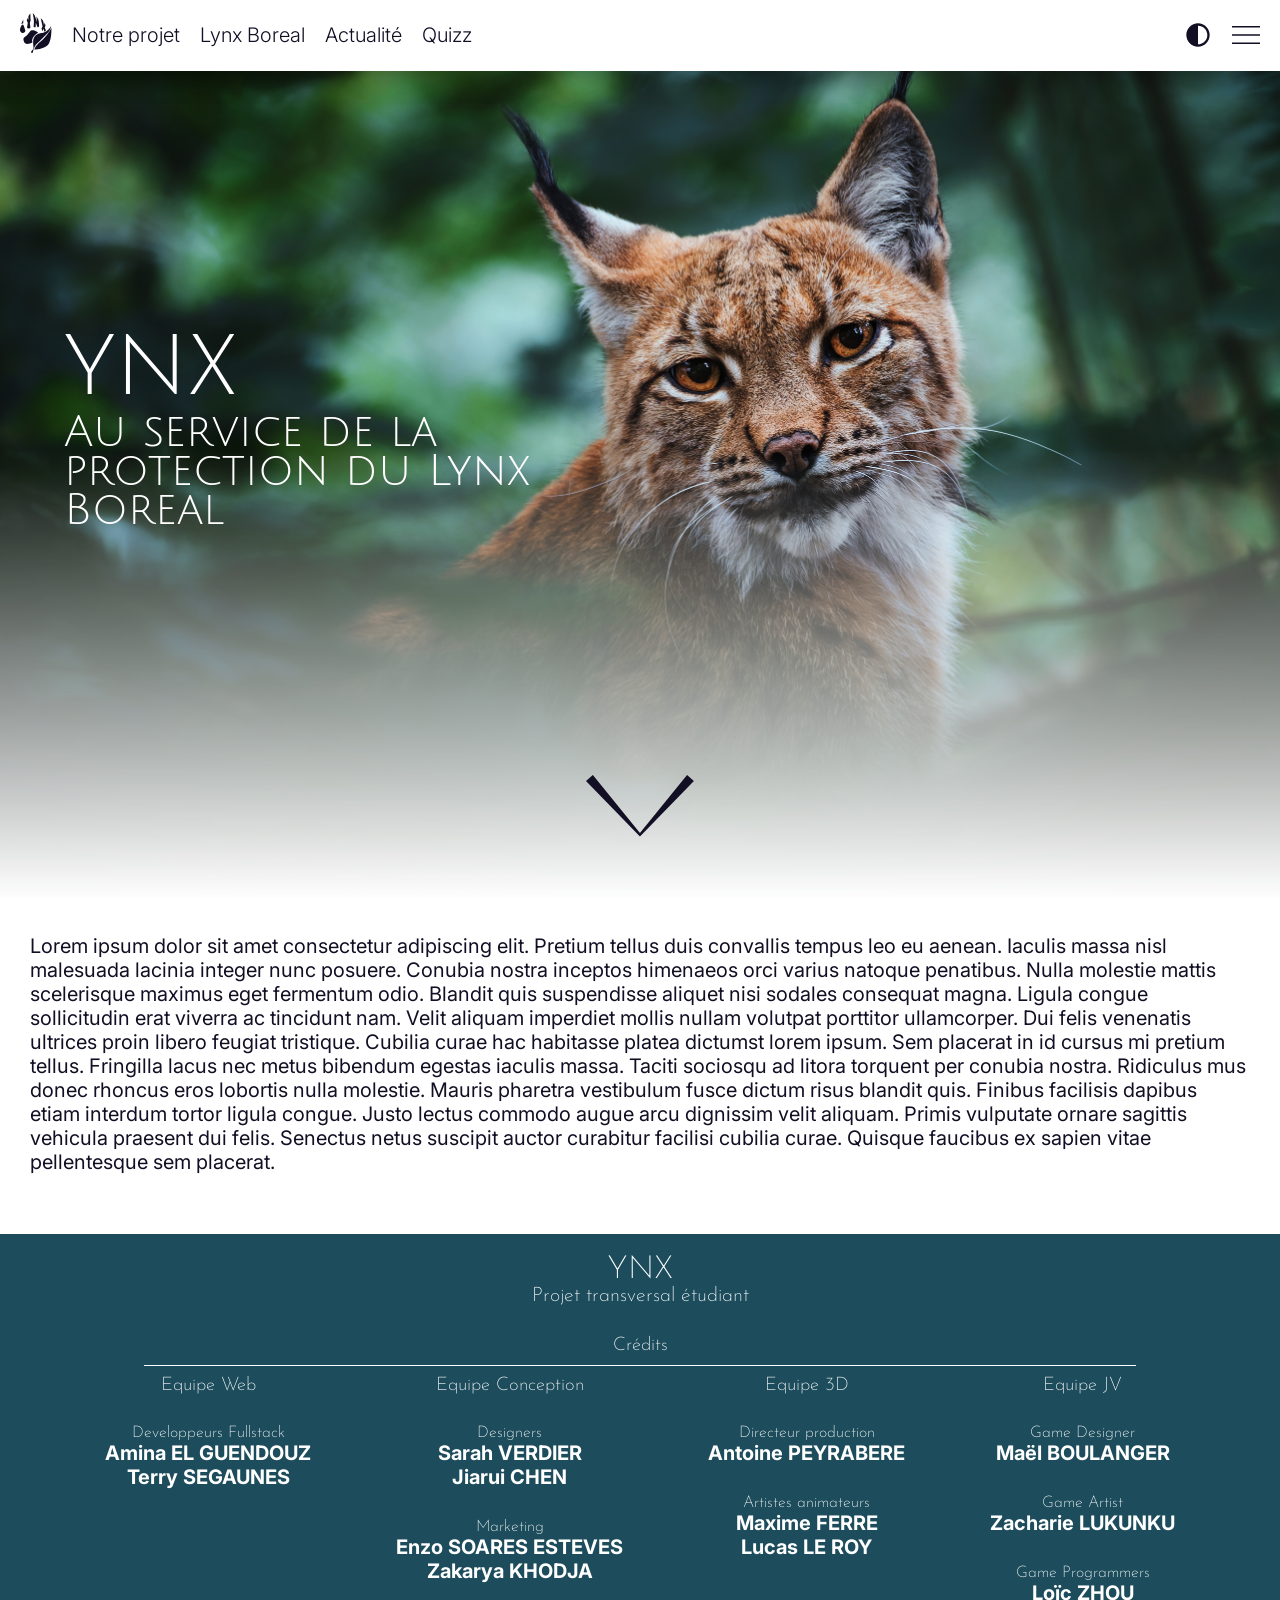
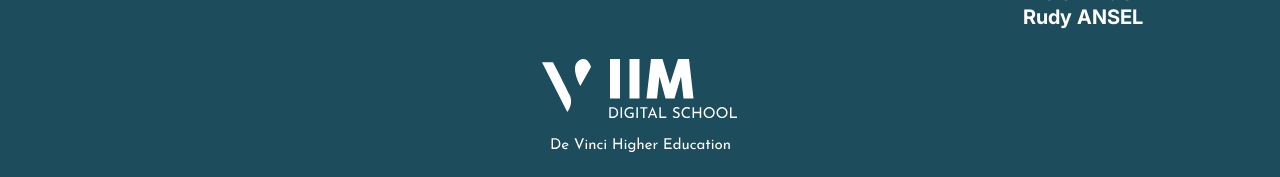
==== index.html @ 8911512d "Merge branch 'main' of https://github.com/octerry/LynxBoreal" ====
<!DOCTYPE html>
<html lang="fr">
<head>
    <meta charset="UTF-8">
    <meta name="viewport" content="width=device-width, initial-scale=1.0">
    <meta name="title" content="YNX">
    <meta name="description" content="Au service de la protection du Lynx Boreal">
    <title>YNX</title>
    <link rel="icon" type="image/svg+xml" href="/Source/logo.svg">
    <link rel="stylesheet" href="style.css">
    <script defer src="darkTheme.js"></script>
    <script defer src="script.js"></script>
</head>
<body>
    <header>
        <div class="header-inner"> <!-- HEADER DE REDIRECTION -->
            <a href=".">
                <svg id="header_logo" viewBox="0 0 230 291" xmlns="http://www.w3.org/2000/svg">
                    <path d="M23.6973 75L9.19731 80L23.6973 48V75Z"/>
                    <path d="M38.6973 126.5C29.6973 103 27.6973 84 19.6973 84C11.1973 84 1.19731 109.5 0.197307 118.5C-0.802693 127.5 1.69731 141 14.6973 145C27.6973 149 42.3356 136 38.6973 126.5Z"/>
                    <path d="M56.6973 35L49.1973 54L56.6973 71.5L51.1973 107C53.0306 108.5 57.5973 111.6 61.1973 112C64.7973 112.4 72.3639 110.167 75.6973 109L71.6973 71.5L77.6973 54C75.6973 35 75.6973 4.5 75.6973 4.5C71.1973 7.5 64.6973 18.5 61.1973 24.5V54L56.6973 35Z"/>
                    <path d="M101.197 57C100.797 45.4 95.3639 14.1667 92.6973 0L106.697 16L123.697 68L119.197 26C123.197 32.1667 130.597 41.5 134.197 51.5C137.797 61.5 139.197 88.5 138.697 98C138.697 98 132.233 103.448 127.197 104C127.197 104 118.697 80 115.197 71.5L113.697 104C106.497 104.4 101.031 102.5 99.1973 101.5C100.031 91.5 101.597 68.6 101.197 57Z"/>
                    <path d="M164.197 98L150.697 38.5C155.197 42.1667 165.197 51.6 169.197 60C169.197 60 174.197 82.5 174.197 88.5L179.697 71.5C179.697 71.5 185.197 84 185.197 95L179.697 104L188.697 127L177.197 137L171.197 112L164.197 132.5L156.197 112L164.197 98Z"/>
                    <path d="M46.1974 165.5C26.1974 180.5 23.1972 182.5 26.6973 201.5C32.6842 234 66.6973 226 90.6975 215.5C77.6975 179.5 118.697 150 131.697 143.5C128.197 135.5 104.197 122 86.6974 125.5C69.1974 129 66.1974 150.5 46.1974 165.5Z"/>
                    <path d="M82.1973 279.5C77.6971 289 86.6974 296.5 94.6973 285C94.6973 272 108.297 242.7 112.697 235.5C118.197 226.5 183.197 165.5 203.197 143.5C219.197 125.9 225.864 103.167 227.197 94C177.197 170.5 144.697 125.5 107.197 170.5C86.3297 195.541 100.697 246.5 97.6973 258.5C94.6973 270.5 86.6974 270 82.1973 279.5Z"/>
                    <path d="M169.697 189C200.097 159.8 222.031 122.5 229.197 107.5C228.031 140 229.197 189 209.697 223C190.841 255.878 130.197 265.5 103.697 265.5C120.477 226.5 131.697 225.5 169.697 189Z"/>
                </svg>
            </a>
            <a href="./notre-projet/"><h1>Notre projet</h1></a>
            <a href="./le-lynx-boreal/"><h1>Lynx Boreal</h1></a>
            <a href="./actualite/"><h1>Actualité</h1></a>
            <a href="./quizz/"><h1>Quizz</h1></a>
        </div>
        <div class="header-inner">
            <svg id="dark_theme_button" class="header-icon" width="800" height="800" viewBox="0 0 800 800" fill="none" xmlns="http://www.w3.org/2000/svg">
                <path d="M400 733.333C584.095 733.333 733.333 584.095 733.333 400C733.333 215.905 584.095 66.6666 400 66.6666C215.905 66.6666 66.6665 215.905 66.6665 400C66.6665 584.095 215.905 733.333 400 733.333ZM400 666.667V133.333C547.276 133.333 666.666 252.724 666.666 400C666.666 547.276 547.276 666.667 400 666.667Z"/>
            </svg><!DOCTYPE svg PUBLIC "-//W3C//DTD SVG 1.1//EN" "http://www.w3.org/Graphics/SVG/1.1/DTD/svg11.dtd">

            <!-- Uploaded to: SVG Repo, www.svgrepo.com, Transformed by: SVG Repo Mixer Tools -->
            <svg class="header-icon" viewBox="0 0 1920 1920" xmlns="http://www.w3.org/2000/svg" stroke="#f7f7f7">

            <g id="SVGRepo_bgCarrier" stroke-width="0"/>

            <g id="SVGRepo_tracerCarrier" stroke-linecap="round" stroke-linejoin="round"/>

            <g id="SVGRepo_iconCarrier"> <path d="M1920 1468.412v112.94H0v-112.94h1920Zm0-564.706v112.941H0V903.706h1920ZM1920 339v112.941H0V339h1920Z" fill-rule="evenodd"/> </g>

            </svg>
        </div>
    </header>
    <main> <!-- PARTIE PRINCIPALE DU SITE -->
        <img class="image-presentation" src="Source/imageLynx2.jpeg" alt="imageLynx2">
        <div id="index_title_presentation">
            <h1>YNX</h1>
            <h2>Au service de la protection du Lynx Boreal</h2>
        </div>
        <div id="index_downpart" class="downpart-presentation">
            <svg id="down_arrow" viewBox="0 0 141 81" xmlns="http://www.w3.org/2000/svg">
                <path d="M131.95 0L140.875 7.92925L70.4375 80.5L0 7.92925L8.92544 0L70.4375 75.75L131.95 0Z"/>
            </svg>
        </div>
        <p class="description">
            Lorem ipsum dolor sit amet consectetur adipiscing elit. Pretium tellus duis convallis tempus leo eu aenean. Iaculis massa nisl malesuada lacinia integer nunc posuere. Conubia nostra inceptos himenaeos orci varius natoque penatibus. Nulla molestie mattis scelerisque maximus eget fermentum odio. Blandit quis suspendisse aliquet nisi sodales consequat magna. Ligula congue sollicitudin erat viverra ac tincidunt nam. Velit aliquam imperdiet mollis nullam volutpat porttitor ullamcorper. Dui felis venenatis ultrices proin libero feugiat tristique. Cubilia curae hac habitasse platea dictumst lorem ipsum. Sem placerat in id cursus mi pretium tellus. Fringilla lacus nec metus bibendum egestas iaculis massa. Taciti sociosqu ad litora torquent per conubia nostra. Ridiculus mus donec rhoncus eros lobortis nulla molestie. Mauris pharetra vestibulum fusce dictum risus blandit quis. Finibus facilisis dapibus etiam interdum tortor ligula congue. Justo lectus commodo augue arcu dignissim velit aliquam. Primis vulputate ornare sagittis vehicula praesent dui felis. Senectus netus suscipit auctor curabitur facilisi cubilia curae. Quisque faucibus ex sapien vitae pellentesque sem placerat.
        </p>
    </main>
    <footer> <!-- FOOTER (partie tout en bas de la page) -->
        <h1>YNX</h1>
        <h2>Projet transversal étudiant</h2>
        <h3>Crédits</h3>
        <div id="footer_line"></div>
        <div id="footer_credits">
            <div id="web_group" class="footer-group">
                <h3>Equipe Web</h3>
                <h4>Developpeurs Fullstack</h4>
                <h5>Amina EL GUENDOUZ</h5>
                <h5>Terry SEGAUNES</h5>
            </div>
            <div id="design_group" class="footer-group">
                <h3>Equipe Conception</h3>
                <h4>Designers</h4>
                <h5>Sarah VERDIER</h5>
                <h5>Jiarui CHEN</h5>
                <h4>Marketing</h4>
                <h5>Enzo SOARES ESTEVES</h5>
                <h5>Zakarya KHODJA</h5>
            </div>
            <div id="3d_group" class="footer-group">
                <h3>Equipe 3D</h3>
                <h4>Directeur production</h4>
                <h5>Antoine PEYRABERE</h5>
                <h4>Artistes animateurs</h4>
                <h5>Maxime FERRE</h5>
                <h5>Lucas LE ROY</h5>
            </div>
            <div id="jv_group" class="footer-group">
                <h3>Equipe JV</h3>
                <h4>Game Designer</h4>
                <h5>Maël BOULANGER</h5>
                <h4>Game Artist</h4>
                <h5>Zacharie LUKUNKU</h5>
                <h4>Game Programmers</h4>
                <h5>Loïc ZHOU</h5>
                <h5>Rudy ANSEL</h5>
            </div>
        </div>
        <a href="https://iim.fr"><img src="Source/iim-logo.svg" alt="iim-logo"></a>
    </footer>
</body>
</html>
---- style.css ----
/* SECTION POLICES D'ECRITURES (les importations de polices Google Font) */
@import url('https://fonts.googleapis.com/css2?family=Cormorant+Upright:wght@300;400;500;600;700&family=Inter:ital,opsz,wght@0,14..32,100..900;1,14..32,100..900&family=Josefin+Sans:ital,wght@0,100..700;1,100..700&family=Julius+Sans+One&display=swap');

:root {
    --background-color: #fff;
    --text-color: #120f24;
}

:root.dark {
    --background-color: #030E12;
    --text-color: #fff;
}


/* SECTION COMMUNE (ce qui affecte tous les fichiers html sans exception) */
html,
body {
    padding: 0;
    margin: 0;
    background-color: var(--background-color);

    transition: background-color .5s ease-in-out;
}

header {
    position: fixed;
    top: 0;
    left: 0;
    width: 100%;
    display: flex;
    justify-content: space-between;
    align-items: center;
    background-color: var(--background-color);
    border-bottom: 1px #ffffff00 solid;
    box-shadow: 0 10px 20px #00000050;
    height: 70px;

    z-index: 10;

    transition: background-color .5s ease-in-out, border-bottom .5s ease-in-out;

    a {
        text-decoration: none;
        margin-left: 20px;
    }

    h1 {
        color: var(--text-color);
        font-family: "Inter";
        font-size: 20px;
        font-weight: 300;
    }
}

header.dark {
    border-bottom: 1px #fff solid;
}

@media (max-width: 800px) {
    header {
        h1 {
            display: none;
        }
    }
}

.header-inner {
    display: flex;
    align-items: center;
    height: 100%;

    #header_logo {
        height: 40px;
        fill: var(--text-color);
    }

    .header-icon {
        height: 40%;
        width: 30%;
        margin-right: 20px;
        fill: var(--text-color);

        &:hover {
            cursor: pointer;
        }
    }
}

main {
    background-color: var(--background-color);
    color: var(--text-color);

    h1, h2 {
        color: #fff;
    }
}

footer {
    display: flex;
    flex-direction: column;
    align-items: center;
    justify-content: center;
    background-color: #1D4D5C;
    padding: 20px;
    margin-top: 60px;
    text-align: center;

    h1, h2, h3, h4, h5 {
        color: #fff;
    }

    h1, h2, h3, h4 {
        font-family: "Josefin Sans";
        font-weight: 200;
        margin: 0;
    }

    h2 {
        margin-bottom: 20px;
        font-size: 20px;
    }

    h3 {
        margin: 10px;
    }

    h4 {
        margin-top: 30px;
    }

    h5 {
        font-family: "Inter";
        font-size: 20px;
        margin: 0;
    }

    #footer_line {
        width: 80%;
        height: 1px;
        background-color: #fff;
    }
}

#footer_credits {
    width: 100%;
    display: flex;
    flex-wrap: wrap;
    justify-content: space-evenly;
}

.footer-group {
    margin-bottom: 30px;
}

.image-presentation { /* Pour les images d'illustration dés que t'ouvres la page */
    width: 100%;
    height: 100vh;
    object-fit: cover;
    -webkit-mask-image:-webkit-gradient(linear, left 50%, left bottom, from(rgba(0,0,0,1)), to(rgba(0,0,0,0)));
    mask-image: linear-gradient(middle to bottom, rgba(0,0,0,1), rgba(0,0,0,0));
    z-index: 1;
}

.downpart-presentation {
    display: flex;
    flex-direction: column;
    align-items: center;

    position: absolute;
    top: 100%;
    left: 50%;
    transform: translate(-50%, -100%);
}

.downpart-presentation svg {
    animation: down-arrow-animation infinite 2s ease-in-out;
    width: 12vh;
    fill: var(--text-color);

    &:hover {
        cursor: pointer;
    }
}

.description {
    margin: 30px;
    font-family: "Inter";
    font-size: 20px;
}



/* SECTION INDEX */
#index_title_presentation {
    position: absolute;
    top: calc(50vh - 10vw);
    left: 5vw;
    width: calc(10vh + 40vw);

    h1 {
        font-family: "Julius Sans One";
        font-size: calc(5vh + 3vw);
        font-weight: 100;
        margin: 0;
    }

    h2 {
        font-family: "Julius Sans One";
        font-size: calc(2vh + 2vw);
        font-weight: 100;
        line-height: 90%;
        margin: 0;
    }
}

#index_downpart {
    padding-bottom: 7vh;
}

@keyframes down-arrow-animation {
    0% {
        transform: translateY(0);
    }
    50% {
        transform: translateY(25%);
    }
    100% {
        transform: translateY(0);
    }
}

/* SECTION NOUS-AIDER */


/* SECTION NOTRE-PROJET */


/* SECTION LE-LYNX-BOREAL */
#lynx_title_presentation {
    position: absolute;
    top: 50%;
    left: 20vh;
    transform: translateY(-50%);

    h1 {
        font-family: "Julius Sans One";
        font-size: 100px;
        font-weight: 100;
        line-height: 40%;
    }
}

#lynx_downpart {
    padding: 1vh 2vh;
    padding-bottom: 30px;
    background-color: #00000040;
    border-radius: 2vh;
    
    h2 {
        font-family: "Cormorant Upright";
        font-size: 4vh;
        margin-top: 0;
    }
}

/* SECTION ACTUALITE */
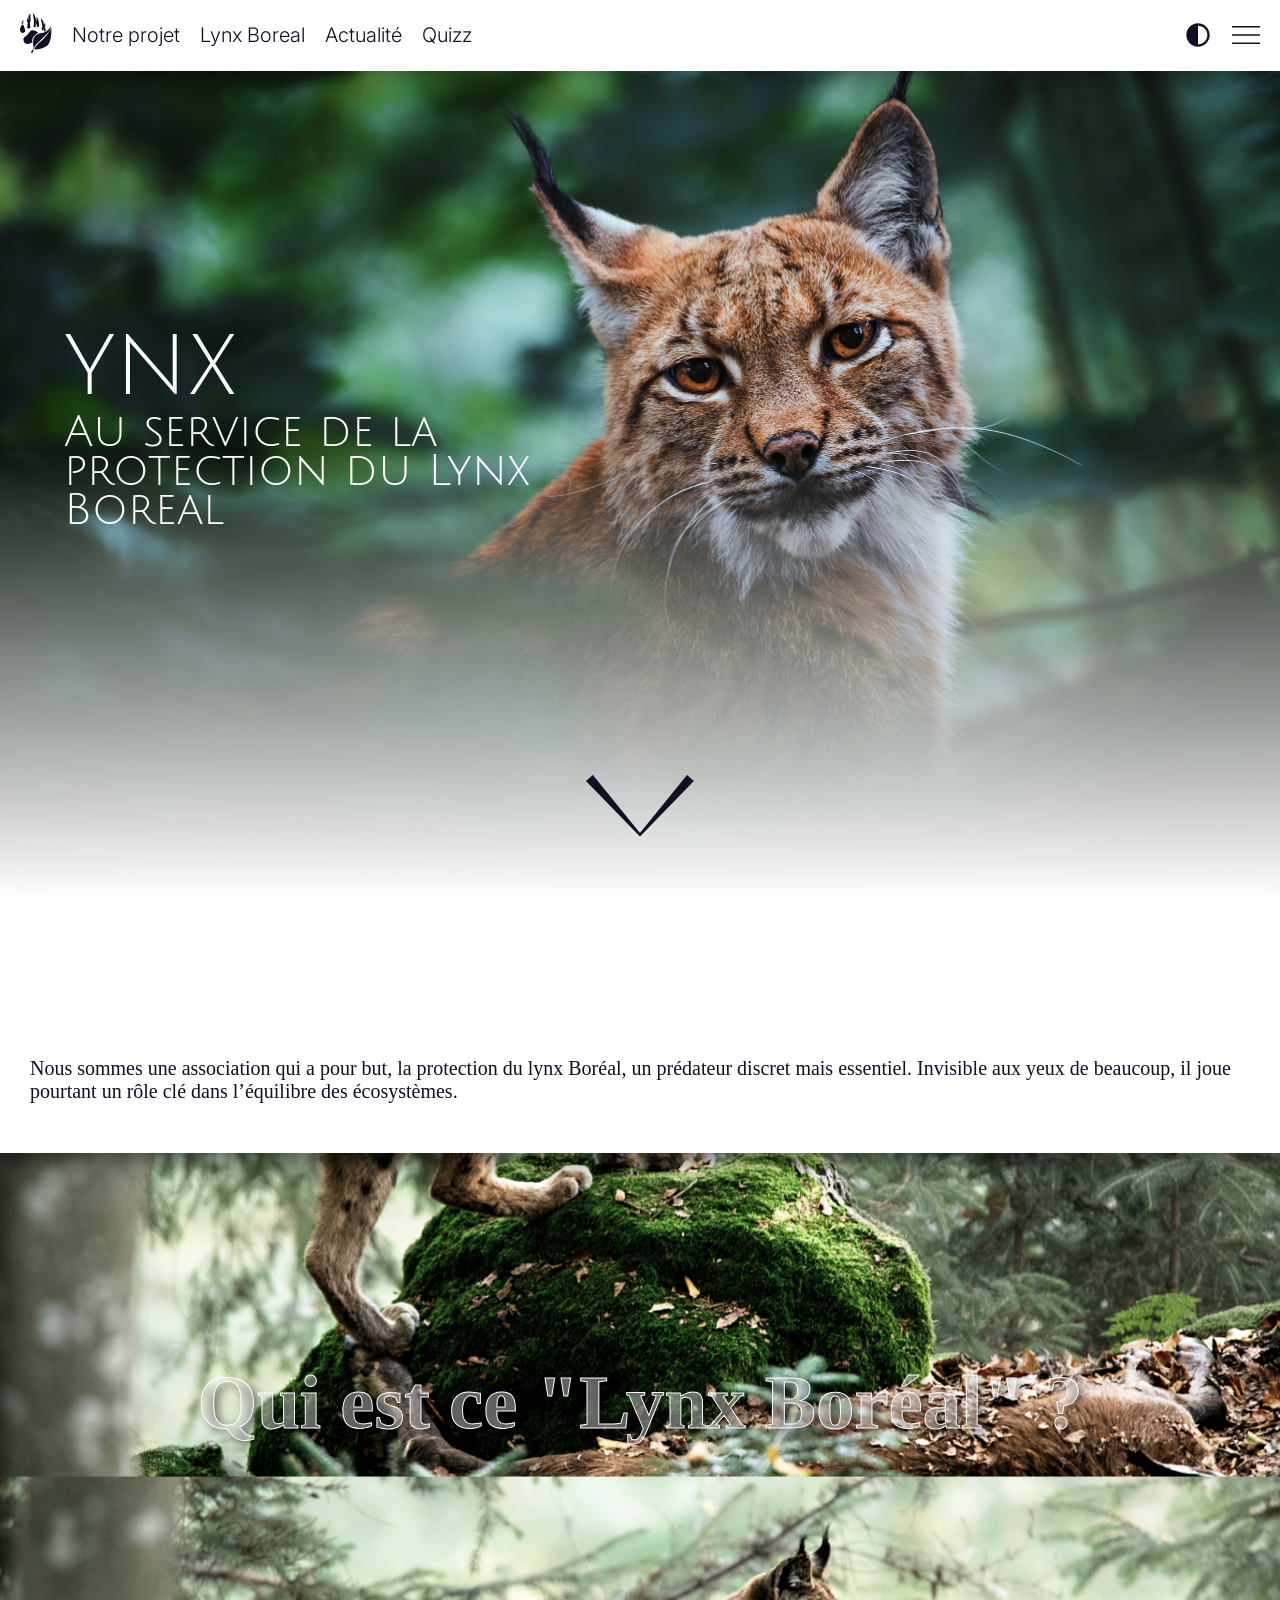
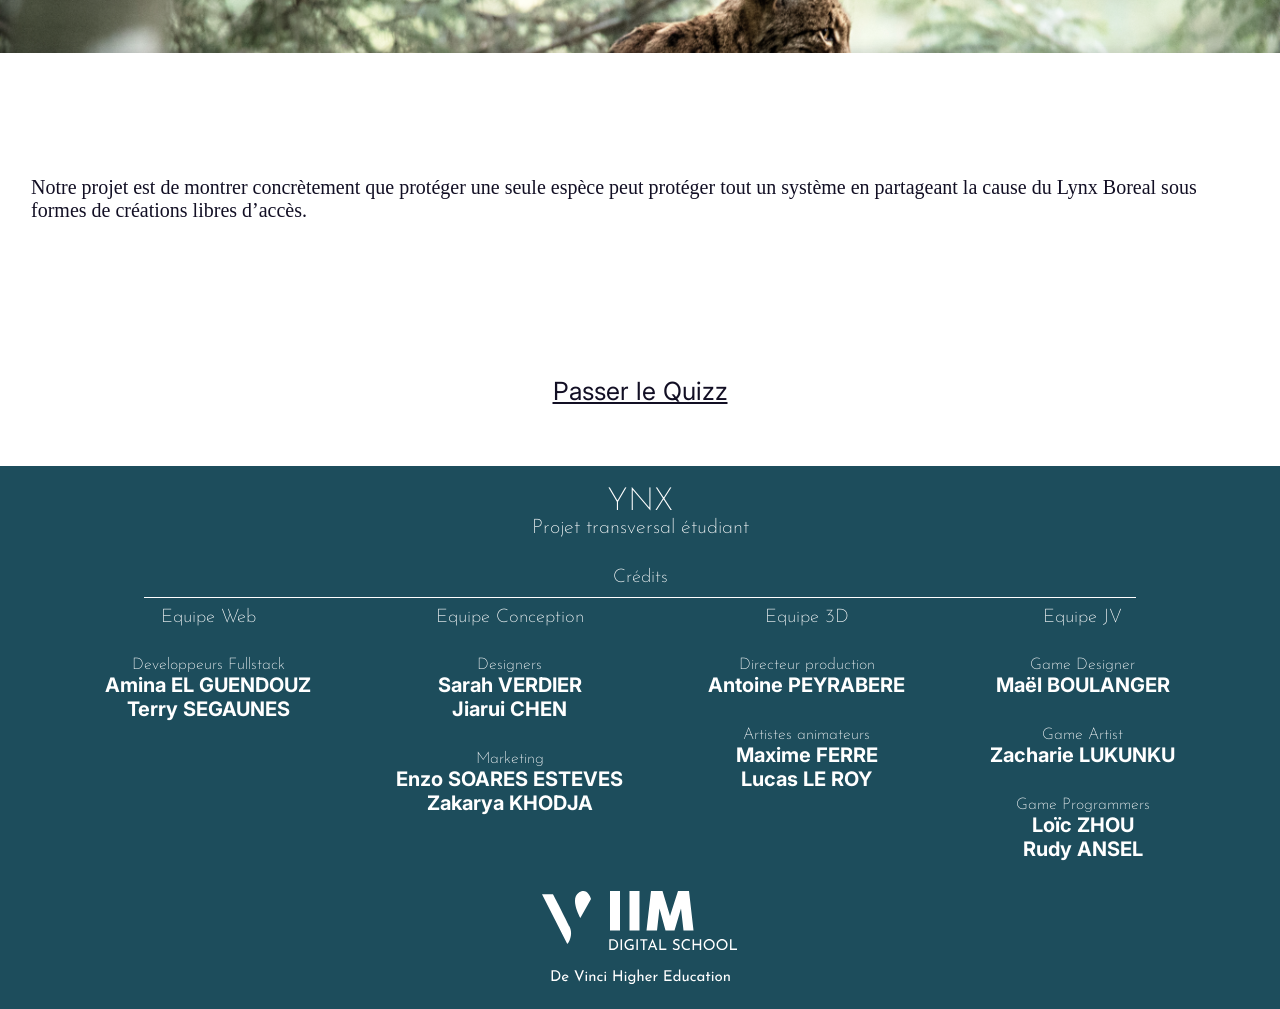
==== commit 9d0a0c64: "Ajout : contenu page d'accueil" ====
--- a/index.html
+++ b/index.html
@@ -9,7 +9,9 @@
     <link rel="icon" type="image/svg+xml" href="/Source/logo.svg">
     <link rel="stylesheet" href="style.css">
     <script defer src="darkTheme.js"></script>
-    <script defer src="script.js"></script>
+    <script defer src="downArrow.js"></script>
+    <script defer src="hamburgerMenu.js"></script>
+    <script defer src="imageScroll.js"></script>
 </head>
 <body>
     <header>
@@ -34,18 +36,19 @@
         <div class="header-inner">
             <svg id="dark_theme_button" class="header-icon" width="800" height="800" viewBox="0 0 800 800" fill="none" xmlns="http://www.w3.org/2000/svg">
                 <path d="M400 733.333C584.095 733.333 733.333 584.095 733.333 400C733.333 215.905 584.095 66.6666 400 66.6666C215.905 66.6666 66.6665 215.905 66.6665 400C66.6665 584.095 215.905 733.333 400 733.333ZM400 666.667V133.333C547.276 133.333 666.666 252.724 666.666 400C666.666 547.276 547.276 666.667 400 666.667Z"/>
-            </svg><!DOCTYPE svg PUBLIC "-//W3C//DTD SVG 1.1//EN" "http://www.w3.org/Graphics/SVG/1.1/DTD/svg11.dtd">
-
-            <!-- Uploaded to: SVG Repo, www.svgrepo.com, Transformed by: SVG Repo Mixer Tools -->
-            <svg class="header-icon" viewBox="0 0 1920 1920" xmlns="http://www.w3.org/2000/svg" stroke="#f7f7f7">
-
-            <g id="SVGRepo_bgCarrier" stroke-width="0"/>
-
-            <g id="SVGRepo_tracerCarrier" stroke-linecap="round" stroke-linejoin="round"/>
-
-            <g id="SVGRepo_iconCarrier"> <path d="M1920 1468.412v112.94H0v-112.94h1920Zm0-564.706v112.941H0V903.706h1920ZM1920 339v112.941H0V339h1920Z" fill-rule="evenodd"/> </g>
-
             </svg>
+            <svg id="hamburger_menu" class="header-icon" viewBox="0 0 1920 1920" xmlns="http://www.w3.org/2000/svg" stroke="#f7f7f7">
+                <g id="SVGRepo_bgCarrier" stroke-width="0"/>
+                <g id="SVGRepo_tracerCarrier" stroke-linecap="round" stroke-linejoin="round"/>
+                <g id="SVGRepo_iconCarrier"> <path d="M1920 1468.412v112.94H0v-112.94h1920Zm0-564.706v112.941H0V903.706h1920ZM1920 339v112.941H0V339h1920Z" fill-rule="evenodd"/> </g>
+            </svg>
+        </div>
+        <div id="header_popup">
+            <a href="."><h1 class="popup-link">Accueil</h1></a>
+            <a href="./notre-projet/"><h1 class="popup-link">Notre projet</h1></a>
+            <a href="./le-lynx-boreal/"><h1 class="popup-link">Lynx Boreal</h1></a>
+            <a href="./actualite/"><h1 class="popup-link">Actualité</h1></a>
+            <a href="./quizz/"><h1 class="popup-link">Quizz</h1></a>
         </div>
     </header>
     <main> <!-- PARTIE PRINCIPALE DU SITE -->
@@ -59,9 +62,29 @@
                 <path d="M131.95 0L140.875 7.92925L70.4375 80.5L0 7.92925L8.92544 0L70.4375 75.75L131.95 0Z"/>
             </svg>
         </div>
-        <p class="description">
-            Lorem ipsum dolor sit amet consectetur adipiscing elit. Pretium tellus duis convallis tempus leo eu aenean. Iaculis massa nisl malesuada lacinia integer nunc posuere. Conubia nostra inceptos himenaeos orci varius natoque penatibus. Nulla molestie mattis scelerisque maximus eget fermentum odio. Blandit quis suspendisse aliquet nisi sodales consequat magna. Ligula congue sollicitudin erat viverra ac tincidunt nam. Velit aliquam imperdiet mollis nullam volutpat porttitor ullamcorper. Dui felis venenatis ultrices proin libero feugiat tristique. Cubilia curae hac habitasse platea dictumst lorem ipsum. Sem placerat in id cursus mi pretium tellus. Fringilla lacus nec metus bibendum egestas iaculis massa. Taciti sociosqu ad litora torquent per conubia nostra. Ridiculus mus donec rhoncus eros lobortis nulla molestie. Mauris pharetra vestibulum fusce dictum risus blandit quis. Finibus facilisis dapibus etiam interdum tortor ligula congue. Justo lectus commodo augue arcu dignissim velit aliquam. Primis vulputate ornare sagittis vehicula praesent dui felis. Senectus netus suscipit auctor curabitur facilisi cubilia curae. Quisque faucibus ex sapien vitae pellentesque sem placerat.
-        </p>
+        <div class="description main-description">
+            <h1>Qui sommes nous ?</h1>
+            <p>
+                Nous sommes une association qui a pour but, la protection du lynx Boréal, un prédateur discret mais essentiel. Invisible aux yeux de beaucoup, il joue pourtant un rôle clé dans l’équilibre des écosystèmes.
+            </p>
+        </div>
+        <a href="./le-lynx-boreal/">
+            <div id="main_lynx">
+                <h1>Qui est ce "Lynx Boréal" ?</h1>
+            </div>
+        </a>
+        <a href="./notre-projet/">
+            <div id="main_project" class="description main-description">
+                <h1>Notre projet</h1>
+                <p>
+                    Notre projet est de montrer concrètement que protéger une seule espèce peut protéger tout un système en partageant la cause du Lynx Boreal sous formes de créations libres d’accès.
+                </p>
+            </div>
+        </a>
+        <div class="description main-description">
+            <h1>Tu penses tout savoir sur le Lynx Boréal ?</h1>
+            <a href="./quizz/">Passer le Quizz</a>
+        </div>
     </main>
     <footer> <!-- FOOTER (partie tout en bas de la page) -->
         <h1>YNX</h1>
--- a/style.css
+++ b/style.css
@@ -1,13 +1,15 @@
 /* SECTION POLICES D'ECRITURES (les importations de polices Google Font) */
-@import url('https://fonts.googleapis.com/css2?family=Cormorant+Upright:wght@300;400;500;600;700&family=Inter:ital,opsz,wght@0,14..32,100..900;1,14..32,100..900&family=Josefin+Sans:ital,wght@0,100..700;1,100..700&family=Julius+Sans+One&display=swap');
+@import url('https://fonts.googleapis.com/css2?family=Cormorant+Upright:wght@300;400;500;600;700&family=Inter:ital,opsz,wght@0,14..32,100..900;1,14..32,100..900&family=Josefin+Sans:ital,wght@0,100..700;1,100..700&family=Julius+Sans+One&display=swap&family=Libre+Franklin:ital,wght@0,100..900;1,100..900&display=swap&family=Lalezar&display=swap&family=Geologica:wght,CRSV@100..900,0&display=swap');
 
 :root {
     --background-color: #fff;
+    --second-bg-color: #ddd;
     --text-color: #120f24;
 }
 
 :root.dark {
     --background-color: #030E12;
+    --second-bg-color: #0b2934;
     --text-color: #fff;
 }
 
@@ -22,6 +24,11 @@
     transition: background-color .5s ease-in-out;
 }
 
+a {
+    text-decoration: none;
+    color: var(--text-color);
+}
+
 header {
     position: fixed;
     top: 0;
@@ -56,9 +63,45 @@
     border-bottom: 1px #fff solid;
 }
 
+#header_popup {
+    position: absolute;
+    right: 10px;
+    top: 10px;
+    border: 1px #fff solid;
+    border-radius: 10px;
+    padding: 0 50px 0 10px;
+    box-shadow: 10px 10px 20px #00000080;
+
+    background-color: var(--second-bg-color);
+
+    transition: opacity .3s ease-in-out, transform .3s ease-in-out;
+    opacity: 0;
+    pointer-events: none;
+    transform: translateX(20px);
+}
+
+#header_popup.open {
+    opacity: 1;
+    pointer-events: all;
+    transform: translateX(0);
+}
+
+#header_popup a {
+    margin: 0;
+}
+
+.popup-link {
+    transition: transform .3s ease-out, text-shadow .2s ease-in-out;
+
+    &:hover {
+        transform: translateX(5px);
+        text-shadow: 0 0 20px var(--text-color);
+    }
+}
+
 @media (max-width: 800px) {
     header {
-        h1 {
+        h1:not(.popup-link) {
             display: none;
         }
     }
@@ -68,26 +111,34 @@
     display: flex;
     align-items: center;
     height: 100%;
-
-    #header_logo {
-        height: 40px;
-        fill: var(--text-color);
-    }
-
-    .header-icon {
-        height: 40%;
-        width: 30%;
-        margin-right: 20px;
-        fill: var(--text-color);
-
-        &:hover {
-            cursor: pointer;
-        }
-    }
+}
+
+#header_logo {
+    height: 40px;
+    fill: var(--text-color);
+}
+
+.header-icon {
+    height: 40%;
+    width: 30%;
+    margin-right: 20px;
+    fill: var(--text-color);
+
+    &:hover {
+        cursor: pointer;
+    }
+}
+
+#hamburger_menu {
+    z-index: 10;
+    transition: transform .3s ease-in-out;
+}
+
+#hamburger_menu.open {
+    transform: rotate(-.5turn);
 }
 
 main {
-    background-color: var(--background-color);
     color: var(--text-color);
 
     h1, h2 {
@@ -229,6 +280,74 @@
     }
 }
 
+.main-description {
+    display: flex;
+    flex-direction: column;
+    justify-content: center;
+    align-items: center;
+}
+
+.main-description a {
+    font-size: 25px;
+    text-decoration: underline;
+
+    transition: transform .3s ease-in-out;
+
+    &:hover {
+        transform: scale(1.1);
+    }
+}
+
+#main_lynx{
+    display: flex;
+    align-items: center;
+    justify-content: center;
+
+    height: 500px;
+    width: 100%;
+    box-shadow: inset 10px 10px 20px #00000080;
+
+    background-image: url("Source/imageLynx5.jpeg");
+    background-position: 50% 0;
+    background-size: clamp(1000px,100vw,100vw);
+
+    filter:saturate(.6);
+    transition: filter .3s ease-in-out, background-size .3s ease-in-out;
+}
+
+#main_lynx:hover{
+    filter:saturate(1);
+    background-size: clamp(950px,95vw,95vw);
+
+    h1 {
+        transform: scaleX(1.05);
+        text-shadow: 0 0 0;
+    }
+}
+
+#main_lynx h1 {
+    font-family: "Geologica";
+    font-size: 6vw;
+    -webkit-text-stroke: #fff 1px;
+    text-shadow: 5px 5px 10px #00000080;
+    
+    color: #ffffff60;
+
+    transition: transform .5s ease-in-out, text-shadow .5s ease-in-out;
+}
+
+#main_project {
+    padding: 0 30px;
+    margin: 0;
+    border: #ffffff00 1px solid;
+
+    transition: border .3s ease-in-out;
+}
+
+#main_project:hover {
+    border: #fff 1px solid;
+}
+
 /* SECTION NOUS-AIDER */
 
 
@@ -239,12 +358,12 @@
 #lynx_title_presentation {
     position: absolute;
     top: 50%;
-    left: 20vh;
+    left: 10vw;
     transform: translateY(-50%);
 
     h1 {
         font-family: "Julius Sans One";
-        font-size: 100px;
+        font-size: clamp(10px,10vh,15vw);
         font-weight: 100;
         line-height: 40%;
     }
@@ -253,14 +372,164 @@
 #lynx_downpart {
     padding: 1vh 2vh;
     padding-bottom: 30px;
-    background-color: #00000040;
-    border-radius: 2vh;
+    background-color: var(--background-color);
+    border-radius: 2vh 2vh 0 0;
+
+    transition: background-color .5s ease-in-out;
+}
+
+#lynx_downpart h2 {
+    font-family: "Cormorant Upright";
+    font-size: 4vh;
+
+    color: var(--text-color);
+    margin-top: 0;
+}
+
+.lynx-title-part {
+    text-align: center;
+
+    font-size: 50px;
+    font-family: "Lalezar";
+    font-weight: 100;
+}
+
+#lynx_second_parent {
+    display: flex;
+    flex-direction: column;
+    align-items: center;
+    justify-content: center;
+}
+
+.lynx-second-part {
+    display: flex;
+    align-items: center;
+    justify-content: center;
+
+    max-width: 800px;
+    margin-bottom: 20px;
+}
+
+.lynx-second-part img {
+    width: clamp(20px,300px,40vw);
+    border-radius: 200px 0 200px 0;
+}
+
+.lynx-second-part img:nth-child(2) {
+    border-radius: 0 200px 0 200px;
+}
+
+.lynx-second-part-text {
+    margin: 0 20px;
+}
+
+.down-text {
+    display: flex;
+    flex-direction: column;
+    justify-content: center;
+    align-items: center;
+
+    margin-top: 20px;
+}
+
+.lynx-second-part-text h3, p {
+    font-family: "Geologica";
+    margin-left: 0;
+}
+
+#lynx_progress {
+    position: absolute;
+    left: 40px;
+    width: 200px;
+}
+
+.lynx-third-part-progress-text {
+    margin: 0 8vw 100px 300px;
+    font-size: 20px;
+}
+
+.lynx-third-part-after-text {
+    text-align: center;
+    max-width: 800px;
+    justify-self: center;
+
+    font-weight: 100;
+    font-size: 20px;
+}
+
+@media (max-width:800px) {
+    .lynx-third-part-progress-text {
+        margin: 0 8vw 100px 8vw;
+    }
+    #lynx_progress {
+        display: none;
+    }
+}
+
+/* SECTION ACTUALITE */
+#news {
+    display: flex;
+    flex-direction: column;
+    align-items: center;
+    justify-content: center;
+}
+
+#news_big_title {
+    margin-top: 100px;
+    text-align: center;
+
+    font-family: "Julius Sans One";
+    font-size: 50px;
+    font-weight: 200;
+
+    color: var(--text-color);
+}
+
+#news h1 {
+    font-size: 40px;
+    font-family: "Libre Franklin";
+    font-weight: 100;
+
+    color: var(--text-color);
+
+    margin: 0;
+    margin-top: 40px;
+}
+
+#news h2, h3 {
+    font-size: 30x;
+    font-family: Verdana, Geneva, Tahoma, sans-serif;
+    font-weight: 800;
+
+    color: var(--text-color);
+
+    margin: 0;
+    margin-left: 5px;
+}
+
+#news p {
+    font-size: 20px;
+    font-family: Verdana, Geneva, Tahoma, sans-serif;
+    margin: 0;
+}
+
+.big-news-part {
+    display: flex;
+    flex-direction: column;
+
+    padding: 20px;
+    background-color: var(--background-color);
     
-    h2 {
-        font-family: "Cormorant Upright";
-        font-size: 4vh;
-        margin-top: 0;
-    }
-}
-
-/* SECTION ACTUALITE */+    border-radius: 10px;
+    border: 1px var(--text-color) solid;
+
+    margin: 0 30px;
+
+    transition: background-color 1s;
+}
+
+.news-down-info-part {
+    display: flex;
+    justify-content: end;
+    align-items: end;
+}
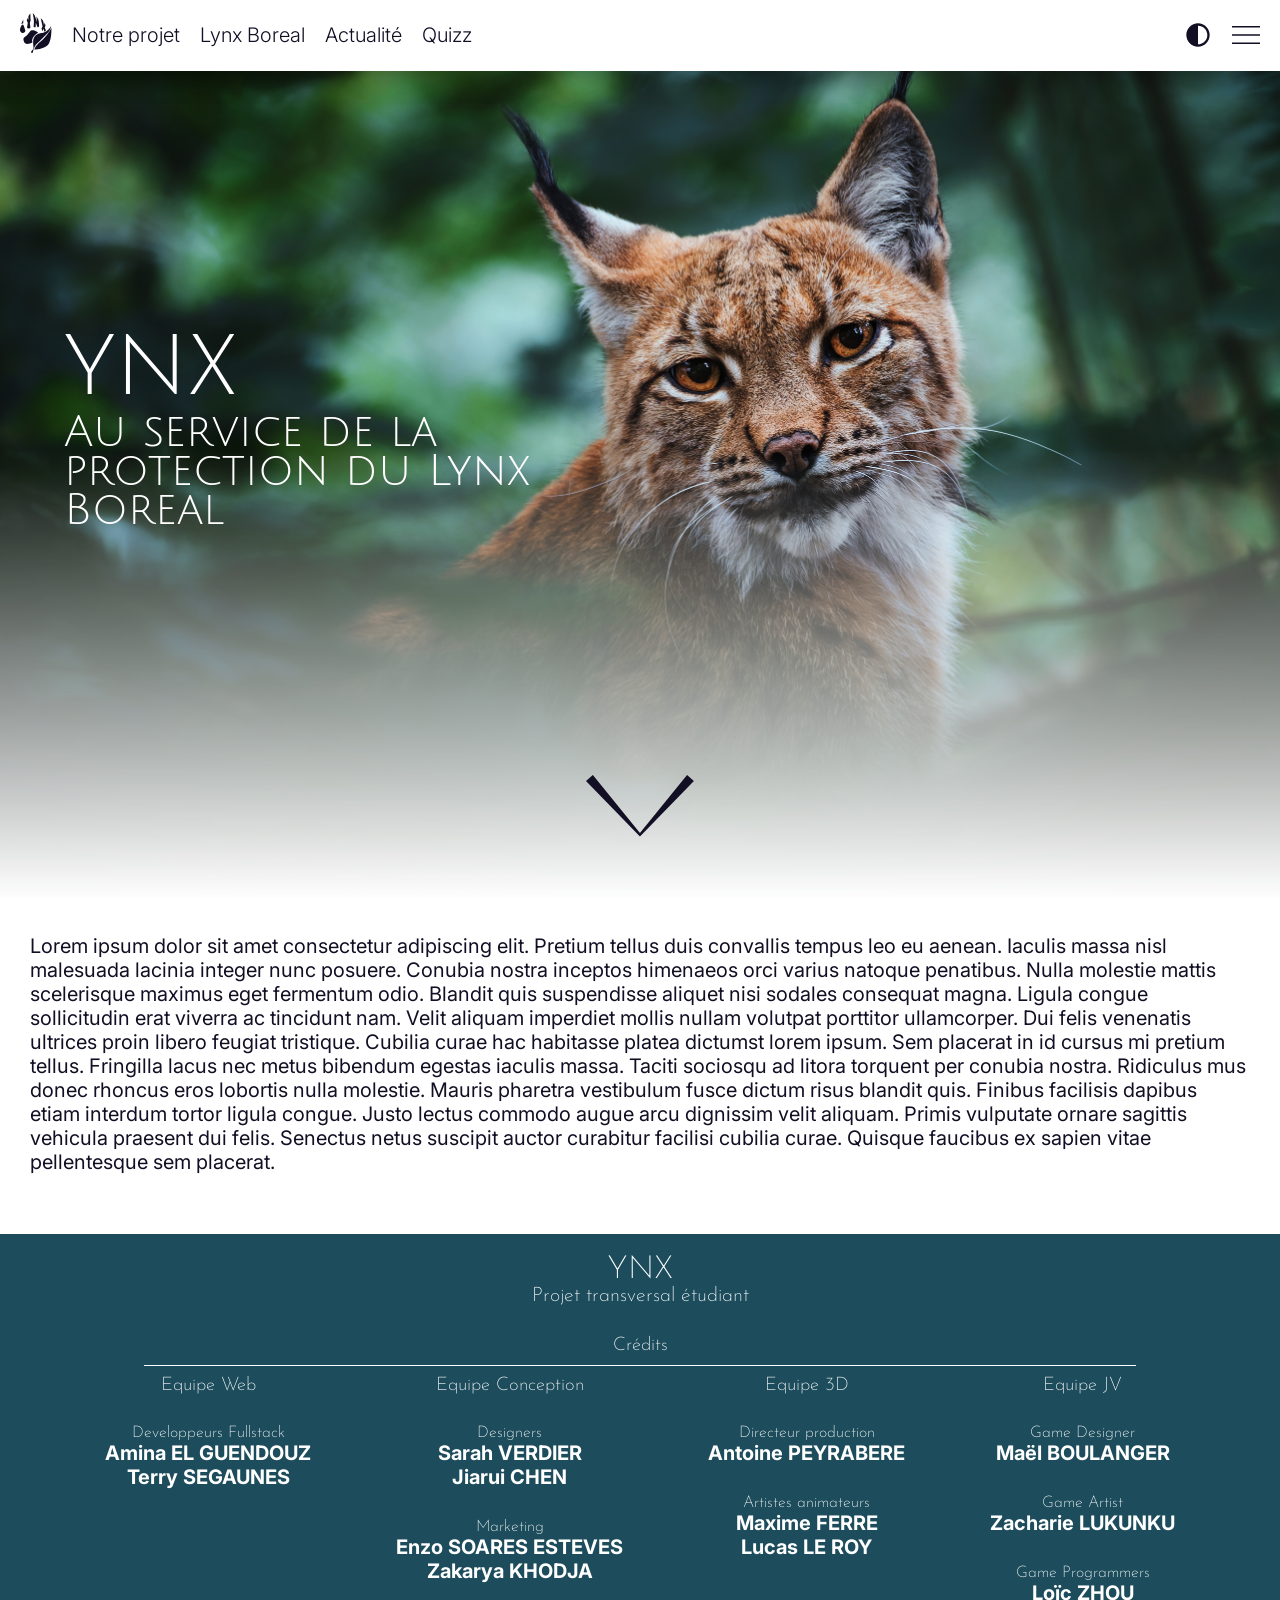
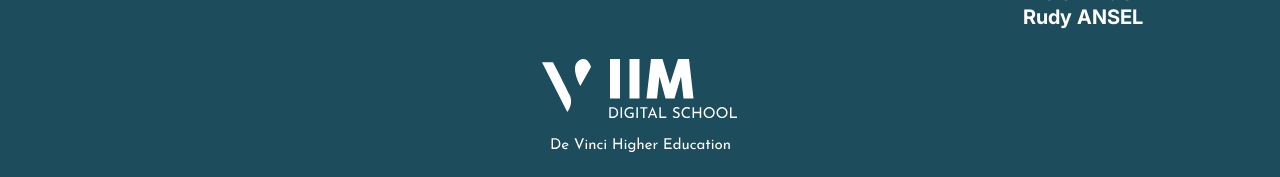
==== commit bf7e2d54: "ajouter : quiz + projet" ====
--- a/index.html
+++ b/index.html
@@ -6,12 +6,8 @@
     <meta name="title" content="YNX">
     <meta name="description" content="Au service de la protection du Lynx Boreal">
     <title>YNX</title>
-    <link rel="icon" type="image/svg+xml" href="/Source/logo.svg">
     <link rel="stylesheet" href="style.css">
     <script defer src="darkTheme.js"></script>
-    <script defer src="downArrow.js"></script>
-    <script defer src="hamburgerMenu.js"></script>
-    <script defer src="imageScroll.js"></script>
 </head>
 <body>
     <header>
@@ -36,19 +32,18 @@
         <div class="header-inner">
             <svg id="dark_theme_button" class="header-icon" width="800" height="800" viewBox="0 0 800 800" fill="none" xmlns="http://www.w3.org/2000/svg">
                 <path d="M400 733.333C584.095 733.333 733.333 584.095 733.333 400C733.333 215.905 584.095 66.6666 400 66.6666C215.905 66.6666 66.6665 215.905 66.6665 400C66.6665 584.095 215.905 733.333 400 733.333ZM400 666.667V133.333C547.276 133.333 666.666 252.724 666.666 400C666.666 547.276 547.276 666.667 400 666.667Z"/>
+            </svg><!DOCTYPE svg PUBLIC "-//W3C//DTD SVG 1.1//EN" "http://www.w3.org/Graphics/SVG/1.1/DTD/svg11.dtd">
+
+            <!-- Uploaded to: SVG Repo, www.svgrepo.com, Transformed by: SVG Repo Mixer Tools -->
+            <svg class="header-icon" viewBox="0 0 1920 1920" xmlns="http://www.w3.org/2000/svg" stroke="#f7f7f7">
+
+            <g id="SVGRepo_bgCarrier" stroke-width="0"/>
+
+            <g id="SVGRepo_tracerCarrier" stroke-linecap="round" stroke-linejoin="round"/>
+
+            <g id="SVGRepo_iconCarrier"> <path d="M1920 1468.412v112.94H0v-112.94h1920Zm0-564.706v112.941H0V903.706h1920ZM1920 339v112.941H0V339h1920Z" fill-rule="evenodd"/> </g>
+
             </svg>
-            <svg id="hamburger_menu" class="header-icon" viewBox="0 0 1920 1920" xmlns="http://www.w3.org/2000/svg" stroke="#f7f7f7">
-                <g id="SVGRepo_bgCarrier" stroke-width="0"/>
-                <g id="SVGRepo_tracerCarrier" stroke-linecap="round" stroke-linejoin="round"/>
-                <g id="SVGRepo_iconCarrier"> <path d="M1920 1468.412v112.94H0v-112.94h1920Zm0-564.706v112.941H0V903.706h1920ZM1920 339v112.941H0V339h1920Z" fill-rule="evenodd"/> </g>
-            </svg>
-        </div>
-        <div id="header_popup">
-            <a href="."><h1 class="popup-link">Accueil</h1></a>
-            <a href="./notre-projet/"><h1 class="popup-link">Notre projet</h1></a>
-            <a href="./le-lynx-boreal/"><h1 class="popup-link">Lynx Boreal</h1></a>
-            <a href="./actualite/"><h1 class="popup-link">Actualité</h1></a>
-            <a href="./quizz/"><h1 class="popup-link">Quizz</h1></a>
         </div>
     </header>
     <main> <!-- PARTIE PRINCIPALE DU SITE -->
@@ -58,33 +53,13 @@
             <h2>Au service de la protection du Lynx Boreal</h2>
         </div>
         <div id="index_downpart" class="downpart-presentation">
-            <svg id="down_arrow" viewBox="0 0 141 81" xmlns="http://www.w3.org/2000/svg">
+            <svg viewBox="0 0 141 81" xmlns="http://www.w3.org/2000/svg">
                 <path d="M131.95 0L140.875 7.92925L70.4375 80.5L0 7.92925L8.92544 0L70.4375 75.75L131.95 0Z"/>
             </svg>
         </div>
-        <div class="description main-description">
-            <h1>Qui sommes nous ?</h1>
-            <p>
-                Nous sommes une association qui a pour but, la protection du lynx Boréal, un prédateur discret mais essentiel. Invisible aux yeux de beaucoup, il joue pourtant un rôle clé dans l’équilibre des écosystèmes.
-            </p>
-        </div>
-        <a href="./le-lynx-boreal/">
-            <div id="main_lynx">
-                <h1>Qui est ce "Lynx Boréal" ?</h1>
-            </div>
-        </a>
-        <a href="./notre-projet/">
-            <div id="main_project" class="description main-description">
-                <h1>Notre projet</h1>
-                <p>
-                    Notre projet est de montrer concrètement que protéger une seule espèce peut protéger tout un système en partageant la cause du Lynx Boreal sous formes de créations libres d’accès.
-                </p>
-            </div>
-        </a>
-        <div class="description main-description">
-            <h1>Tu penses tout savoir sur le Lynx Boréal ?</h1>
-            <a href="./quizz/">Passer le Quizz</a>
-        </div>
+        <p class="description">
+            Lorem ipsum dolor sit amet consectetur adipiscing elit. Pretium tellus duis convallis tempus leo eu aenean. Iaculis massa nisl malesuada lacinia integer nunc posuere. Conubia nostra inceptos himenaeos orci varius natoque penatibus. Nulla molestie mattis scelerisque maximus eget fermentum odio. Blandit quis suspendisse aliquet nisi sodales consequat magna. Ligula congue sollicitudin erat viverra ac tincidunt nam. Velit aliquam imperdiet mollis nullam volutpat porttitor ullamcorper. Dui felis venenatis ultrices proin libero feugiat tristique. Cubilia curae hac habitasse platea dictumst lorem ipsum. Sem placerat in id cursus mi pretium tellus. Fringilla lacus nec metus bibendum egestas iaculis massa. Taciti sociosqu ad litora torquent per conubia nostra. Ridiculus mus donec rhoncus eros lobortis nulla molestie. Mauris pharetra vestibulum fusce dictum risus blandit quis. Finibus facilisis dapibus etiam interdum tortor ligula congue. Justo lectus commodo augue arcu dignissim velit aliquam. Primis vulputate ornare sagittis vehicula praesent dui felis. Senectus netus suscipit auctor curabitur facilisi cubilia curae. Quisque faucibus ex sapien vitae pellentesque sem placerat.
+        </p>
     </main>
     <footer> <!-- FOOTER (partie tout en bas de la page) -->
         <h1>YNX</h1>
--- a/style.css
+++ b/style.css
@@ -1,15 +1,13 @@
 /* SECTION POLICES D'ECRITURES (les importations de polices Google Font) */
-@import url('https://fonts.googleapis.com/css2?family=Cormorant+Upright:wght@300;400;500;600;700&family=Inter:ital,opsz,wght@0,14..32,100..900;1,14..32,100..900&family=Josefin+Sans:ital,wght@0,100..700;1,100..700&family=Julius+Sans+One&display=swap&family=Libre+Franklin:ital,wght@0,100..900;1,100..900&display=swap&family=Lalezar&display=swap&family=Geologica:wght,CRSV@100..900,0&display=swap');
+@import url('https://fonts.googleapis.com/css2?family=Cormorant+Upright:wght@300;400;500;600;700&family=Inter:ital,opsz,wght@0,14..32,100..900;1,14..32,100..900&family=Josefin+Sans:ital,wght@0,100..700;1,100..700&family=Julius+Sans+One&display=swap');
 
 :root {
     --background-color: #fff;
-    --second-bg-color: #ddd;
     --text-color: #120f24;
 }
 
 :root.dark {
     --background-color: #030E12;
-    --second-bg-color: #0b2934;
     --text-color: #fff;
 }
 
@@ -22,11 +20,6 @@
     background-color: var(--background-color);
 
     transition: background-color .5s ease-in-out;
-}
-
-a {
-    text-decoration: none;
-    color: var(--text-color);
 }
 
 header {
@@ -63,45 +56,9 @@
     border-bottom: 1px #fff solid;
 }
 
-#header_popup {
-    position: absolute;
-    right: 10px;
-    top: 10px;
-    border: 1px #fff solid;
-    border-radius: 10px;
-    padding: 0 50px 0 10px;
-    box-shadow: 10px 10px 20px #00000080;
-
-    background-color: var(--second-bg-color);
-
-    transition: opacity .3s ease-in-out, transform .3s ease-in-out;
-    opacity: 0;
-    pointer-events: none;
-    transform: translateX(20px);
-}
-
-#header_popup.open {
-    opacity: 1;
-    pointer-events: all;
-    transform: translateX(0);
-}
-
-#header_popup a {
-    margin: 0;
-}
-
-.popup-link {
-    transition: transform .3s ease-out, text-shadow .2s ease-in-out;
-
-    &:hover {
-        transform: translateX(5px);
-        text-shadow: 0 0 20px var(--text-color);
-    }
-}
-
 @media (max-width: 800px) {
     header {
-        h1:not(.popup-link) {
+        h1 {
             display: none;
         }
     }
@@ -111,34 +68,26 @@
     display: flex;
     align-items: center;
     height: 100%;
-}
-
-#header_logo {
-    height: 40px;
-    fill: var(--text-color);
-}
-
-.header-icon {
-    height: 40%;
-    width: 30%;
-    margin-right: 20px;
-    fill: var(--text-color);
-
-    &:hover {
-        cursor: pointer;
-    }
-}
-
-#hamburger_menu {
-    z-index: 10;
-    transition: transform .3s ease-in-out;
-}
-
-#hamburger_menu.open {
-    transform: rotate(-.5turn);
+
+    #header_logo {
+        height: 40px;
+        fill: var(--text-color);
+    }
+
+    .header-icon {
+        height: 40%;
+        width: 30%;
+        margin-right: 20px;
+        fill: var(--text-color);
+
+        &:hover {
+            cursor: pointer;
+        }
+    }
 }
 
 main {
+    background-color: var(--background-color);
     color: var(--text-color);
 
     h1, h2 {
@@ -221,15 +170,10 @@
     top: 100%;
     left: 50%;
     transform: translate(-50%, -100%);
-}
-
-.downpart-presentation svg {
-    animation: down-arrow-animation infinite 2s ease-in-out;
-    width: 12vh;
-    fill: var(--text-color);
-
-    &:hover {
-        cursor: pointer;
+
+    svg {
+        width: 12vh;
+        fill: var(--text-color);
     }
 }
 
@@ -268,85 +212,6 @@
     padding-bottom: 7vh;
 }
 
-@keyframes down-arrow-animation {
-    0% {
-        transform: translateY(0);
-    }
-    50% {
-        transform: translateY(25%);
-    }
-    100% {
-        transform: translateY(0);
-    }
-}
-
-.main-description {
-    display: flex;
-    flex-direction: column;
-    justify-content: center;
-    align-items: center;
-}
-
-.main-description a {
-    font-size: 25px;
-    text-decoration: underline;
-
-    transition: transform .3s ease-in-out;
-
-    &:hover {
-        transform: scale(1.1);
-    }
-}
-
-#main_lynx{
-    display: flex;
-    align-items: center;
-    justify-content: center;
-
-    height: 500px;
-    width: 100%;
-    box-shadow: inset 10px 10px 20px #00000080;
-
-    background-image: url("Source/imageLynx5.jpeg");
-    background-position: 50% 0;
-    background-size: clamp(1000px,100vw,100vw);
-
-    filter:saturate(.6);
-    transition: filter .3s ease-in-out, background-size .3s ease-in-out;
-}
-
-#main_lynx:hover{
-    filter:saturate(1);
-    background-size: clamp(950px,95vw,95vw);
-
-    h1 {
-        transform: scaleX(1.05);
-        text-shadow: 0 0 0;
-    }
-}
-
-#main_lynx h1 {
-    font-family: "Geologica";
-    font-size: 6vw;
-    -webkit-text-stroke: #fff 1px;
-    text-shadow: 5px 5px 10px #00000080;
-    
-    color: #ffffff60;
-
-    transition: transform .5s ease-in-out, text-shadow .5s ease-in-out;
-}
-
-#main_project {
-    padding: 0 30px;
-    margin: 0;
-    border: #ffffff00 1px solid;
-
-    transition: border .3s ease-in-out;
-}
-
-#main_project:hover {
-    border: #fff 1px solid;
-}
 
 /* SECTION NOUS-AIDER */
 
@@ -358,12 +223,12 @@
 #lynx_title_presentation {
     position: absolute;
     top: 50%;
-    left: 10vw;
+    left: 20vh;
     transform: translateY(-50%);
 
     h1 {
         font-family: "Julius Sans One";
-        font-size: clamp(10px,10vh,15vw);
+        font-size: 100px;
         font-weight: 100;
         line-height: 40%;
     }
@@ -372,164 +237,404 @@
 #lynx_downpart {
     padding: 1vh 2vh;
     padding-bottom: 30px;
-    background-color: var(--background-color);
-    border-radius: 2vh 2vh 0 0;
-
-    transition: background-color .5s ease-in-out;
-}
-
-#lynx_downpart h2 {
-    font-family: "Cormorant Upright";
-    font-size: 4vh;
-
-    color: var(--text-color);
-    margin-top: 0;
-}
-
-.lynx-title-part {
+    background-color: #00000040;
+    border-radius: 2vh;
+    
+    h2 {
+        font-family: "Cormorant Upright";
+        font-size: 4vh;
+        margin-top: 0;
+    }
+}
+
+
+/* SECTION ACTUALITE */
+#quiz-container{
+    width: 80%;
+    margin: auto;
     text-align: center;
-
-    font-size: 50px;
-    font-family: "Lalezar";
-    font-weight: 100;
-}
-
-#lynx_second_parent {
+}
+
+.answer-btn{
+    width: 100%;
+    padding: 15px;
+    margin: 10px 0;
+    background-color: #10232B;
+    color: white;
+    border: 1px solid #3B5F6A;
+    cursor: pointer;
+    transition: 0.3s;
+}
+
+.answer-btn:hover{
+    background-color: #1D4D5C;
+}
+
+.correct{
+    background-color: green;
+}
+
+.wrong{
+    background-color: darkred;
+}
+#quiz-container{
+    width: 70%;
+    margin: auto;
+    text-align: center;
+    padding-top: 150px;
+}
+
+#answers{
     display: flex;
     flex-direction: column;
+    gap: 20px;
+    margin-top: 40px;
+}
+
+.answer-btn{
+    padding: 15px;
+    font-size: 18px;
+    border: 1px solid white;
+    background-color: #10232B;
+    color: white;
+    cursor: pointer;
+    transition: 0.3s;
+}
+
+.answer-btn:hover{
+    background-color: #1D4D5C;
+}
+
+#next-btn{
+    margin-top: 30px;
+    padding: 15px 25px;
+    cursor: pointer;
+}
+#start-screen{
+    padding-top: 200px;
+}
+
+#quiz-content{
+    display: none;
+}
+
+#start-btn{
+    margin-top: 30px;
+    padding: 15px 40px;
+    font-size: 18px;
+    background-color: #1D4D5C;
+    color: white;
+    border: 1px solid white;
+    cursor: pointer;
+    transition: 0.3s;
+}
+
+#start-btn:hover{
+    background-color: #2E6A7C;
+}
+
+.correct{
+    background-color: green !important;
+}
+
+.wrong{
+    background-color: darkred !important;
+}
+
+/* ========================= */
+/* SECTION NOTRE PROJET */
+/* ========================= */
+
+
+
+.hero-project{
+    position: relative;
+}
+
+
+
+.hero-project::before{
+    content: "";
+
+    position: absolute;
+
+    top: 0;
+    left: 0;
+
+    width: 100%;
+    height: 100%;
+
+    background: linear-gradient(
+        to bottom,
+        rgba(0,0,0,0.2),
+        rgba(0,0,0,0.7)
+    );
+
+    z-index: 1;
+}
+
+
+
+#lynx_title_presentation{
+
+    position: absolute;
+
+    top: 50%;
+    left: 8%;
+
+    transform: translateY(-50%);
+
+    z-index: 2;
+
+}
+
+
+
+#lynx_title_presentation h1{
+
+    font-family: "Julius Sans One";
+
+    font-size: 90px;
+
+    font-weight: 100;
+
+    line-height: 80%;
+
+    color: white;
+
+    margin: 0;
+
+}
+
+
+
+/* DESCRIPTION */
+
+.project-description{
+
+    width: 80%;
+
+    margin: 120px auto;
+
+    color: white;
+
+}
+
+
+
+.project-description h2{
+
+    font-family: "Julius Sans One";
+
+    font-size: 50px;
+
+    margin-bottom: 40px;
+
+}
+
+
+
+.project-description p{
+
+    font-family: "Inter";
+
+    font-size: 20px;
+
+    line-height: 38px;
+
+    color: #d8d8d8;
+
+}
+
+
+
+/* GRID */
+
+.project-grid{
+
+    width: 85%;
+
+    margin: 120px auto;
+
+    display: grid;
+
+    grid-template-columns: 1fr 1fr;
+
+    gap: 50px;
+
     align-items: center;
-    justify-content: center;
-}
-
-.lynx-second-part {
-    display: flex;
-    align-items: center;
-    justify-content: center;
-
-    max-width: 800px;
-    margin-bottom: 20px;
-}
-
-.lynx-second-part img {
-    width: clamp(20px,300px,40vw);
-    border-radius: 200px 0 200px 0;
-}
-
-.lynx-second-part img:nth-child(2) {
-    border-radius: 0 200px 0 200px;
-}
-
-.lynx-second-part-text {
-    margin: 0 20px;
-}
-
-.down-text {
-    display: flex;
-    flex-direction: column;
-    justify-content: center;
-    align-items: center;
-
-    margin-top: 20px;
-}
-
-.lynx-second-part-text h3, p {
-    font-family: "Geologica";
-    margin-left: 0;
-}
-
-#lynx_progress {
-    position: absolute;
-    left: 40px;
-    width: 200px;
-}
-
-.lynx-third-part-progress-text {
-    margin: 0 8vw 100px 300px;
-    font-size: 20px;
-}
-
-.lynx-third-part-after-text {
-    text-align: center;
-    max-width: 800px;
-    justify-self: center;
-
-    font-weight: 100;
-    font-size: 20px;
-}
-
-@media (max-width:800px) {
-    .lynx-third-part-progress-text {
-        margin: 0 8vw 100px 8vw;
-    }
-    #lynx_progress {
-        display: none;
-    }
-}
-
-/* SECTION ACTUALITE */
-#news {
-    display: flex;
-    flex-direction: column;
-    align-items: center;
-    justify-content: center;
-}
-
-#news_big_title {
-    margin-top: 100px;
-    text-align: center;
+
+}
+
+
+
+/* IMAGE */
+
+.project-image img{
+
+    width: 100%;
+
+    height: 500px;
+
+    object-fit: cover;
+
+    border-radius: 25px;
+
+    transition: 0.4s;
+
+    box-shadow: 0 10px 30px #00000060;
+
+}
+
+
+
+.project-image img:hover{
+
+    transform: scale(1.02);
+
+}
+
+
+
+/* CARD */
+
+.project-card{
+
+    background: rgba(255,255,255,0.05);
+
+    border: 1px solid rgba(255,255,255,0.1);
+
+    backdrop-filter: blur(10px);
+
+    padding: 50px;
+
+    border-radius: 25px;
+
+    box-shadow: 0 10px 30px #00000050;
+
+}
+
+
+
+.project-card h2{
 
     font-family: "Julius Sans One";
-    font-size: 50px;
-    font-weight: 200;
-
-    color: var(--text-color);
-}
-
-#news h1 {
-    font-size: 40px;
-    font-family: "Libre Franklin";
-    font-weight: 100;
-
-    color: var(--text-color);
-
-    margin: 0;
-    margin-top: 40px;
-}
-
-#news h2, h3 {
-    font-size: 30x;
-    font-family: Verdana, Geneva, Tahoma, sans-serif;
-    font-weight: 800;
-
-    color: var(--text-color);
-
-    margin: 0;
-    margin-left: 5px;
-}
-
-#news p {
-    font-size: 20px;
-    font-family: Verdana, Geneva, Tahoma, sans-serif;
-    margin: 0;
-}
-
-.big-news-part {
-    display: flex;
-    flex-direction: column;
-
-    padding: 20px;
-    background-color: var(--background-color);
-    
-    border-radius: 10px;
-    border: 1px var(--text-color) solid;
-
-    margin: 0 30px;
-
-    transition: background-color 1s;
-}
-
-.news-down-info-part {
-    display: flex;
-    justify-content: end;
-    align-items: end;
+
+    font-size: 45px;
+
+    margin-bottom: 30px;
+
+    color: white;
+
+}
+
+
+
+.project-card p{
+
+    font-family: "Inter";
+
+    font-size: 18px;
+
+    line-height: 34px;
+
+    color: #d8d8d8;
+
+}
+
+
+
+/* RESPONSIVE */
+
+@media (max-width: 1000px){
+
+    .project-grid{
+
+        grid-template-columns: 1fr;
+
+    }
+
+    
+
+    #lynx_title_presentation h1{
+
+        font-size: 60px;
+
+    }
+
+    
+
+    .project-description h2{
+
+        font-size: 40px;
+
+    }
+
+}
+
+
+
+@media (max-width: 700px){
+
+    #lynx_title_presentation{
+
+        left: 5%;
+
+    }
+
+    
+
+    #lynx_title_presentation h1{
+
+        font-size: 45px;
+
+    }
+
+    
+
+    .project-description{
+
+        width: 90%;
+
+    }
+
+    
+
+    .project-description p{
+
+        font-size: 18px;
+
+        line-height: 32px;
+
+    }
+
+    
+
+    .project-card{
+
+        padding: 30px;
+
+    }
+
+    
+
+    .project-image img{
+
+        height: 350px;
+
+    }
+
+}
+/* SECTION JEU VIDEO */
+
+.game-placeholder{
+
+    width: 100%;
+
+    height: 500px;
+
+    border-radius: 25px;
+
+    background-color: #10232B;
+
 }
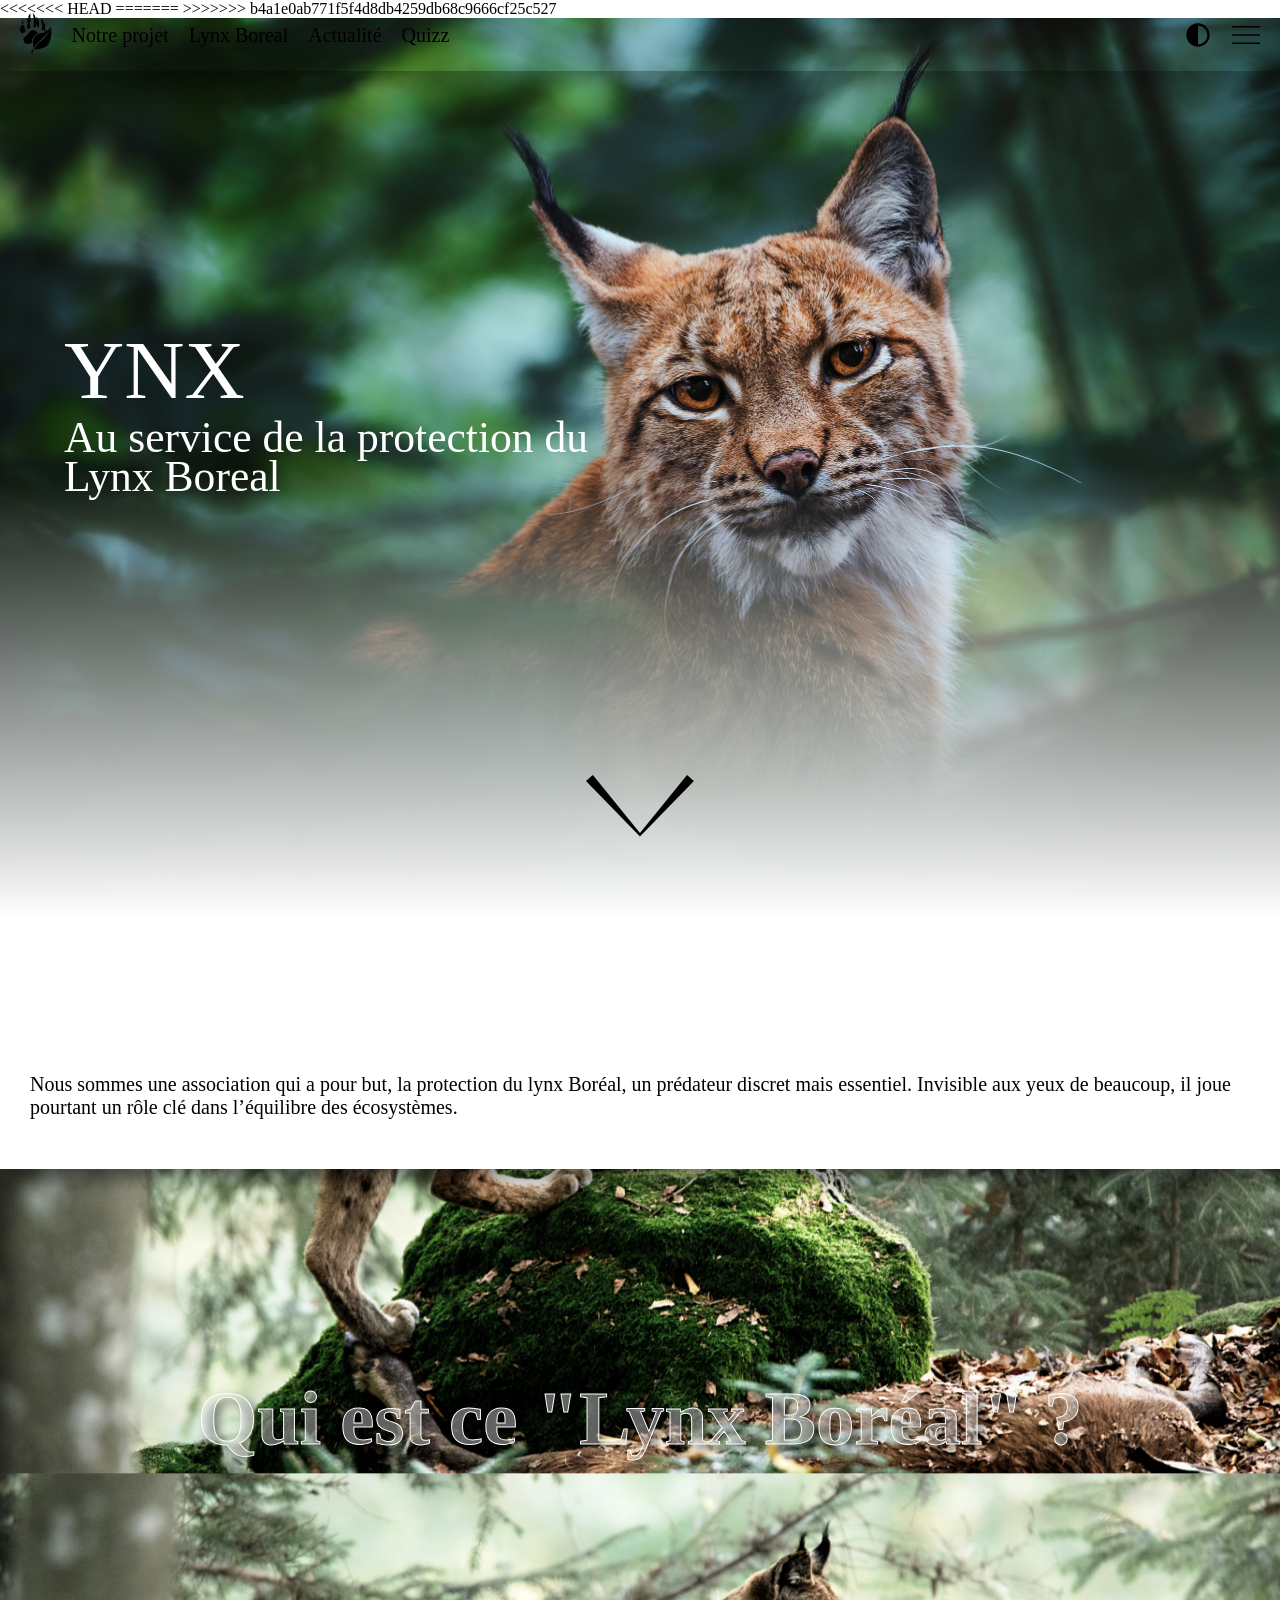
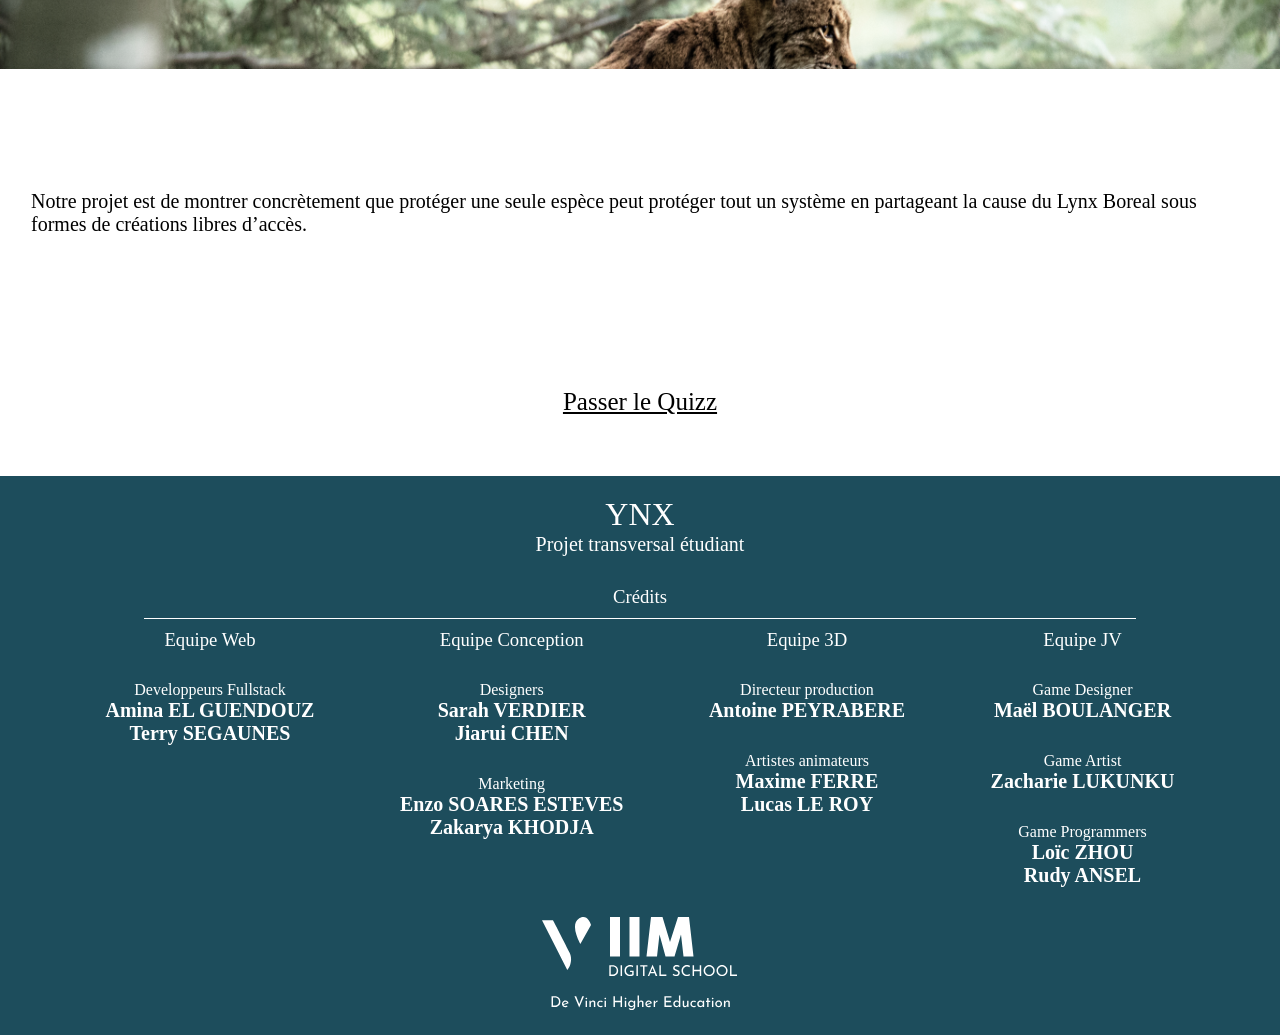
==== commit 2ca7d723: "Merge branch 'main' of https://github.com/octerry/LynxBoreal" ====
--- a/index.html
+++ b/index.html
@@ -8,6 +8,12 @@
     <title>YNX</title>
     <link rel="stylesheet" href="style.css">
     <script defer src="darkTheme.js"></script>
+<<<<<<< HEAD
+=======
+    <script defer src="downArrow.js"></script>
+    <script defer src="hamburgerMenu.js"></script>
+    <script defer src="imageScroll.js"></script>
+>>>>>>> b4a1e0ab771f5f4d8db4259db68c9666cf25c527
 </head>
 <body>
     <header>
@@ -32,18 +38,19 @@
         <div class="header-inner">
             <svg id="dark_theme_button" class="header-icon" width="800" height="800" viewBox="0 0 800 800" fill="none" xmlns="http://www.w3.org/2000/svg">
                 <path d="M400 733.333C584.095 733.333 733.333 584.095 733.333 400C733.333 215.905 584.095 66.6666 400 66.6666C215.905 66.6666 66.6665 215.905 66.6665 400C66.6665 584.095 215.905 733.333 400 733.333ZM400 666.667V133.333C547.276 133.333 666.666 252.724 666.666 400C666.666 547.276 547.276 666.667 400 666.667Z"/>
-            </svg><!DOCTYPE svg PUBLIC "-//W3C//DTD SVG 1.1//EN" "http://www.w3.org/Graphics/SVG/1.1/DTD/svg11.dtd">
-
-            <!-- Uploaded to: SVG Repo, www.svgrepo.com, Transformed by: SVG Repo Mixer Tools -->
-            <svg class="header-icon" viewBox="0 0 1920 1920" xmlns="http://www.w3.org/2000/svg" stroke="#f7f7f7">
-
-            <g id="SVGRepo_bgCarrier" stroke-width="0"/>
-
-            <g id="SVGRepo_tracerCarrier" stroke-linecap="round" stroke-linejoin="round"/>
-
-            <g id="SVGRepo_iconCarrier"> <path d="M1920 1468.412v112.94H0v-112.94h1920Zm0-564.706v112.941H0V903.706h1920ZM1920 339v112.941H0V339h1920Z" fill-rule="evenodd"/> </g>
-
             </svg>
+            <svg id="hamburger_menu" class="header-icon" viewBox="0 0 1920 1920" xmlns="http://www.w3.org/2000/svg" stroke="#f7f7f7">
+                <g id="SVGRepo_bgCarrier" stroke-width="0"/>
+                <g id="SVGRepo_tracerCarrier" stroke-linecap="round" stroke-linejoin="round"/>
+                <g id="SVGRepo_iconCarrier"> <path d="M1920 1468.412v112.94H0v-112.94h1920Zm0-564.706v112.941H0V903.706h1920ZM1920 339v112.941H0V339h1920Z" fill-rule="evenodd"/> </g>
+            </svg>
+        </div>
+        <div id="header_popup">
+            <a href="."><h1 class="popup-link">Accueil</h1></a>
+            <a href="./notre-projet/"><h1 class="popup-link">Notre projet</h1></a>
+            <a href="./le-lynx-boreal/"><h1 class="popup-link">Lynx Boreal</h1></a>
+            <a href="./actualite/"><h1 class="popup-link">Actualité</h1></a>
+            <a href="./quizz/"><h1 class="popup-link">Quizz</h1></a>
         </div>
     </header>
     <main> <!-- PARTIE PRINCIPALE DU SITE -->
@@ -57,9 +64,29 @@
                 <path d="M131.95 0L140.875 7.92925L70.4375 80.5L0 7.92925L8.92544 0L70.4375 75.75L131.95 0Z"/>
             </svg>
         </div>
-        <p class="description">
-            Lorem ipsum dolor sit amet consectetur adipiscing elit. Pretium tellus duis convallis tempus leo eu aenean. Iaculis massa nisl malesuada lacinia integer nunc posuere. Conubia nostra inceptos himenaeos orci varius natoque penatibus. Nulla molestie mattis scelerisque maximus eget fermentum odio. Blandit quis suspendisse aliquet nisi sodales consequat magna. Ligula congue sollicitudin erat viverra ac tincidunt nam. Velit aliquam imperdiet mollis nullam volutpat porttitor ullamcorper. Dui felis venenatis ultrices proin libero feugiat tristique. Cubilia curae hac habitasse platea dictumst lorem ipsum. Sem placerat in id cursus mi pretium tellus. Fringilla lacus nec metus bibendum egestas iaculis massa. Taciti sociosqu ad litora torquent per conubia nostra. Ridiculus mus donec rhoncus eros lobortis nulla molestie. Mauris pharetra vestibulum fusce dictum risus blandit quis. Finibus facilisis dapibus etiam interdum tortor ligula congue. Justo lectus commodo augue arcu dignissim velit aliquam. Primis vulputate ornare sagittis vehicula praesent dui felis. Senectus netus suscipit auctor curabitur facilisi cubilia curae. Quisque faucibus ex sapien vitae pellentesque sem placerat.
-        </p>
+        <div class="description main-description">
+            <h1>Qui sommes nous ?</h1>
+            <p>
+                Nous sommes une association qui a pour but, la protection du lynx Boréal, un prédateur discret mais essentiel. Invisible aux yeux de beaucoup, il joue pourtant un rôle clé dans l’équilibre des écosystèmes.
+            </p>
+        </div>
+        <a href="./le-lynx-boreal/">
+            <div id="main_lynx">
+                <h1>Qui est ce "Lynx Boréal" ?</h1>
+            </div>
+        </a>
+        <a href="./notre-projet/">
+            <div id="main_project" class="description main-description">
+                <h1>Notre projet</h1>
+                <p>
+                    Notre projet est de montrer concrètement que protéger une seule espèce peut protéger tout un système en partageant la cause du Lynx Boreal sous formes de créations libres d’accès.
+                </p>
+            </div>
+        </a>
+        <div class="description main-description">
+            <h1>Tu penses tout savoir sur le Lynx Boréal ?</h1>
+            <a href="./quizz/">Passer le Quizz</a>
+        </div>
     </main>
     <footer> <!-- FOOTER (partie tout en bas de la page) -->
         <h1>YNX</h1>
--- a/style.css
+++ b/style.css
@@ -1,13 +1,19 @@
 /* SECTION POLICES D'ECRITURES (les importations de polices Google Font) */
+<<<<<<< HEAD
 @import url('https://fonts.googleapis.com/css2?family=Cormorant+Upright:wght@300;400;500;600;700&family=Inter:ital,opsz,wght@0,14..32,100..900;1,14..32,100..900&family=Josefin+Sans:ital,wght@0,100..700;1,100..700&family=Julius+Sans+One&display=swap');
+=======
+@import url('https://fonts.googleapis.com/css2?family=Cormorant+Upright:wght@300;400;500;600;700&family=Inter:ital,opsz,wght@0,14..32,100..900;1,14..32,100..900&family=Josefin+Sans:ital,wght@0,100..700;1,100..700&family=Julius+Sans+One&display=swap&family=Libre+Franklin:ital,wght@0,100..900;1,100..900&display=swap&family=Lalezar&display=swap&family=Geologica:wght,CRSV@100..900,0&display=swap');
+>>>>>>> b4a1e0ab771f5f4d8db4259db68c9666cf25c527
 
 :root {
     --background-color: #fff;
+    --second-bg-color: #ddd;
     --text-color: #120f24;
 }
 
 :root.dark {
     --background-color: #030E12;
+    --second-bg-color: #0b2934;
     --text-color: #fff;
 }
 
@@ -22,6 +28,11 @@
     transition: background-color .5s ease-in-out;
 }
 
+a {
+    text-decoration: none;
+    color: var(--text-color);
+}
+
 header {
     position: fixed;
     top: 0;
@@ -56,9 +67,45 @@
     border-bottom: 1px #fff solid;
 }
 
+#header_popup {
+    position: absolute;
+    right: 10px;
+    top: 10px;
+    border: 1px #fff solid;
+    border-radius: 10px;
+    padding: 0 50px 0 10px;
+    box-shadow: 10px 10px 20px #00000080;
+
+    background-color: var(--second-bg-color);
+
+    transition: opacity .3s ease-in-out, transform .3s ease-in-out;
+    opacity: 0;
+    pointer-events: none;
+    transform: translateX(20px);
+}
+
+#header_popup.open {
+    opacity: 1;
+    pointer-events: all;
+    transform: translateX(0);
+}
+
+#header_popup a {
+    margin: 0;
+}
+
+.popup-link {
+    transition: transform .3s ease-out, text-shadow .2s ease-in-out;
+
+    &:hover {
+        transform: translateX(5px);
+        text-shadow: 0 0 20px var(--text-color);
+    }
+}
+
 @media (max-width: 800px) {
     header {
-        h1 {
+        h1:not(.popup-link) {
             display: none;
         }
     }
@@ -68,22 +115,31 @@
     display: flex;
     align-items: center;
     height: 100%;
-
-    #header_logo {
-        height: 40px;
-        fill: var(--text-color);
-    }
-
-    .header-icon {
-        height: 40%;
-        width: 30%;
-        margin-right: 20px;
-        fill: var(--text-color);
-
-        &:hover {
-            cursor: pointer;
-        }
-    }
+}
+
+#header_logo {
+    height: 40px;
+    fill: var(--text-color);
+}
+
+.header-icon {
+    height: 40%;
+    width: 30%;
+    margin-right: 20px;
+    fill: var(--text-color);
+
+    &:hover {
+        cursor: pointer;
+    }
+}
+
+#hamburger_menu {
+    z-index: 10;
+    transition: transform .3s ease-in-out;
+}
+
+#hamburger_menu.open {
+    transform: rotate(-.5turn);
 }
 
 main {
@@ -213,22 +269,104 @@
 }
 
 
+.main-description {
+    display: flex;
+    flex-direction: column;
+    justify-content: center;
+    align-items: center;
+}
+
+.main-description a {
+    font-size: 25px;
+    text-decoration: underline;
+
+    transition: transform .3s ease-in-out;
+
+    &:hover {
+        transform: scale(1.1);
+    }
+}
+
+#main_lynx{
+    display: flex;
+    align-items: center;
+    justify-content: center;
+
+    height: 500px;
+    width: 100%;
+    box-shadow: inset 10px 10px 20px #00000080;
+
+    background-image: url("Source/imageLynx5.jpeg");
+    background-position: 50% 0;
+    background-size: clamp(1000px,100vw,100vw);
+
+    filter:saturate(.6);
+    transition: filter .3s ease-in-out, background-size .3s ease-in-out;
+}
+
+#main_lynx:hover{
+    filter:saturate(1);
+    background-size: clamp(950px,95vw,95vw);
+
+    h1 {
+        transform: scaleX(1.05);
+        text-shadow: 0 0 0;
+    }
+}
+
+#main_lynx h1 {
+    font-family: "Geologica";
+    font-size: 6vw;
+    -webkit-text-stroke: #fff 1px;
+    text-shadow: 5px 5px 10px #00000080;
+    
+    color: #ffffff60;
+
+    transition: transform .5s ease-in-out, text-shadow .5s ease-in-out;
+}
+
+#main_project {
+    padding: 0 30px;
+    margin: 0;
+    border: #ffffff00 1px solid;
+
+    transition: border .3s ease-in-out;
+}
+
+#main_project:hover {
+    border: #fff 1px solid;
+}
+
 /* SECTION NOUS-AIDER */
 
 
 /* SECTION NOTRE-PROJET */
-
+#project_title_presentation {
+    position: absolute;
+    top: 80%;
+    left: 50%;
+    transform: translateX(-50%);
+
+    h1 {
+        font-family: "Julius Sans One";
+        font-size: clamp(10px,10vh,15vw);
+        font-weight: 100;
+        line-height: 40%;
+
+        color: var(--text-color);
+    }
+}
 
 /* SECTION LE-LYNX-BOREAL */
 #lynx_title_presentation {
     position: absolute;
     top: 50%;
-    left: 20vh;
+    left: 10vw;
     transform: translateY(-50%);
 
     h1 {
         font-family: "Julius Sans One";
-        font-size: 100px;
+        font-size: clamp(10px,10vh,15vw);
         font-weight: 100;
         line-height: 40%;
     }
@@ -237,13 +375,97 @@
 #lynx_downpart {
     padding: 1vh 2vh;
     padding-bottom: 30px;
-    background-color: #00000040;
-    border-radius: 2vh;
-    
-    h2 {
-        font-family: "Cormorant Upright";
-        font-size: 4vh;
-        margin-top: 0;
+    background-color: var(--background-color);
+    border-radius: 2vh 2vh 0 0;
+
+    transition: background-color .5s ease-in-out;
+}
+
+#lynx_downpart h2 {
+    font-family: "Cormorant Upright";
+    font-size: 4vh;
+
+    color: var(--text-color);
+    margin-top: 0;
+}
+
+.lynx-title-part {
+    text-align: center;
+
+    font-size: 50px;
+    font-family: "Lalezar";
+    font-weight: 100;
+}
+
+#lynx_second_parent {
+    display: flex;
+    flex-direction: column;
+    align-items: center;
+    justify-content: center;
+}
+
+.lynx-second-part {
+    display: flex;
+    align-items: center;
+    justify-content: center;
+
+    max-width: 800px;
+    margin-bottom: 20px;
+}
+
+.lynx-second-part img {
+    width: clamp(20px,300px,40vw);
+    border-radius: 200px 0 200px 0;
+}
+
+.lynx-second-part img:nth-child(2) {
+    border-radius: 0 200px 0 200px;
+}
+
+.lynx-second-part-text {
+    margin: 0 20px;
+}
+
+.down-text {
+    display: flex;
+    flex-direction: column;
+    justify-content: center;
+    align-items: center;
+
+    margin-top: 20px;
+}
+
+.lynx-second-part-text h3, p {
+    font-family: "Geologica";
+    margin-left: 0;
+}
+
+#lynx_progress {
+    position: absolute;
+    left: 40px;
+    width: 200px;
+}
+
+.lynx-third-part-progress-text {
+    margin: 0 8vw 100px 300px;
+    font-size: 20px;
+}
+
+.lynx-third-part-after-text {
+    text-align: center;
+    max-width: 800px;
+    justify-self: center;
+
+    font-weight: 100;
+    font-size: 20px;
+}
+
+@media (max-width:800px) {
+    .lynx-third-part-progress-text {
+        margin: 0 8vw 100px 8vw;
+    }
+    #lynx_progress {
+        display: none;
     }
 }
 
@@ -403,7 +625,11 @@
     color: white;
 
     margin: 0;
-
+<<<<<<< HEAD
+
+=======
+    margin-top: 40px;
+>>>>>>> b4a1e0ab771f5f4d8db4259db68c9666cf25c527
 }
 
 
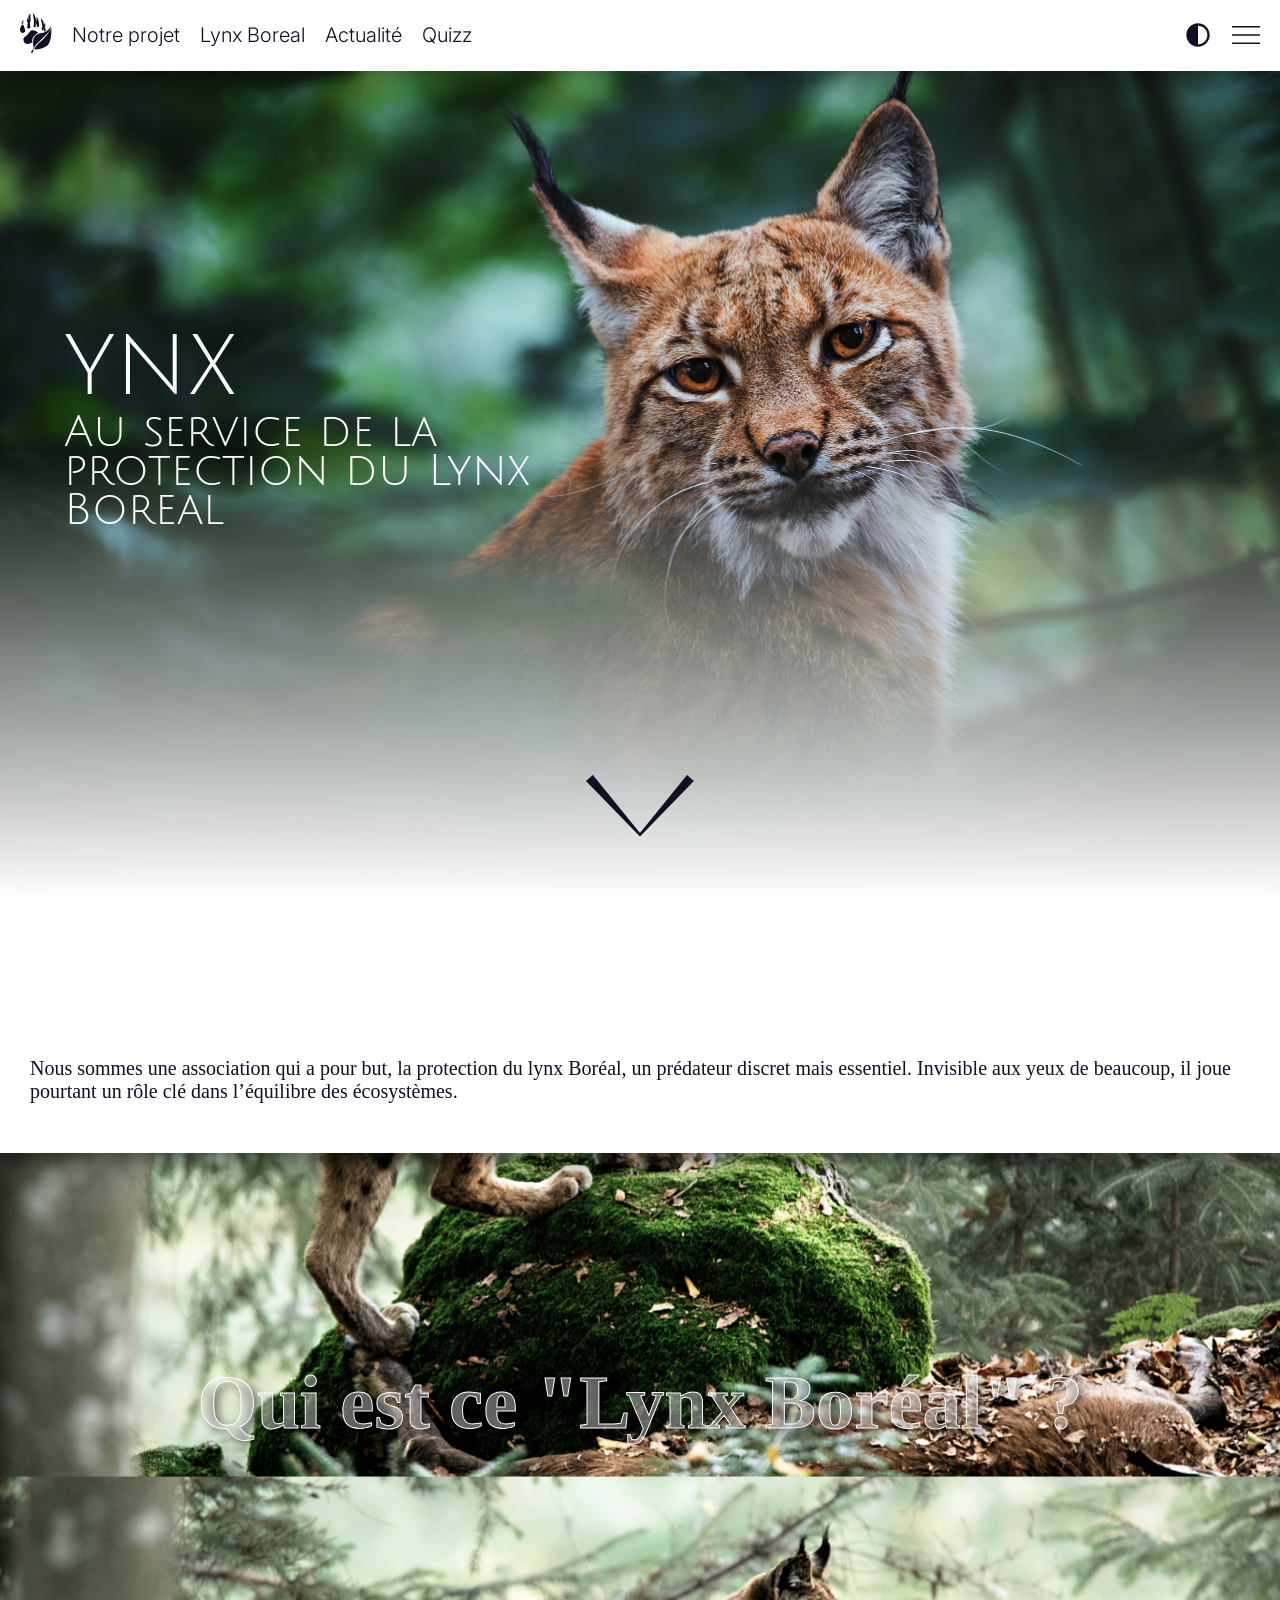
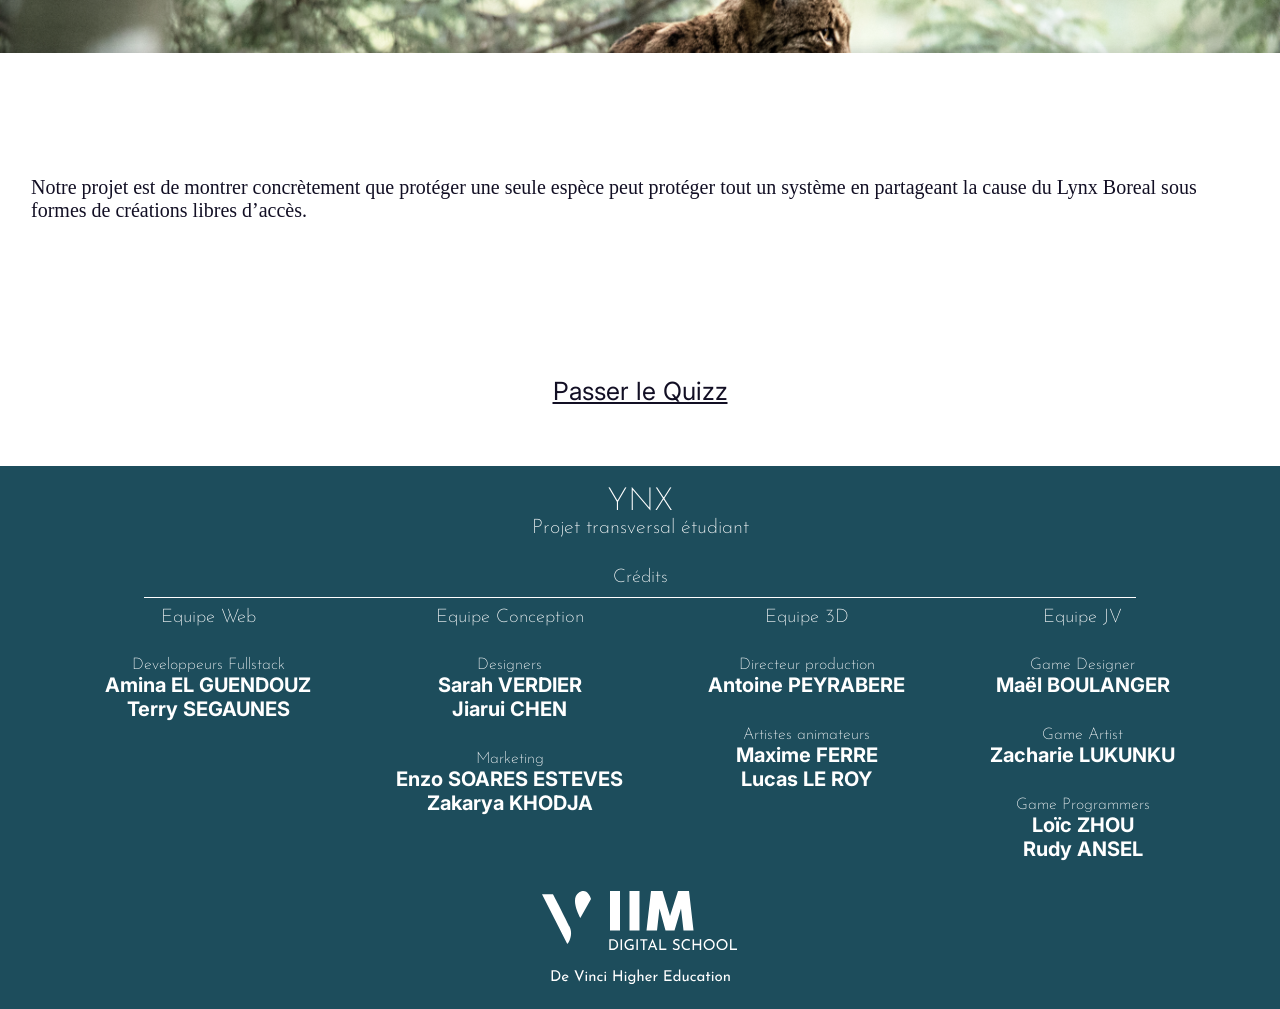
==== commit 08ad8952: "fix : down arrow" ====
--- a/index.html
+++ b/index.html
@@ -8,12 +8,9 @@
     <title>YNX</title>
     <link rel="stylesheet" href="style.css">
     <script defer src="darkTheme.js"></script>
-<<<<<<< HEAD
-=======
     <script defer src="downArrow.js"></script>
     <script defer src="hamburgerMenu.js"></script>
     <script defer src="imageScroll.js"></script>
->>>>>>> b4a1e0ab771f5f4d8db4259db68c9666cf25c527
 </head>
 <body>
     <header>
@@ -60,7 +57,7 @@
             <h2>Au service de la protection du Lynx Boreal</h2>
         </div>
         <div id="index_downpart" class="downpart-presentation">
-            <svg viewBox="0 0 141 81" xmlns="http://www.w3.org/2000/svg">
+            <svg id="down_arrow" viewBox="0 0 141 81" xmlns="http://www.w3.org/2000/svg">
                 <path d="M131.95 0L140.875 7.92925L70.4375 80.5L0 7.92925L8.92544 0L70.4375 75.75L131.95 0Z"/>
             </svg>
         </div>
--- a/style.css
+++ b/style.css
@@ -1,9 +1,5 @@
 /* SECTION POLICES D'ECRITURES (les importations de polices Google Font) */
-<<<<<<< HEAD
-@import url('https://fonts.googleapis.com/css2?family=Cormorant+Upright:wght@300;400;500;600;700&family=Inter:ital,opsz,wght@0,14..32,100..900;1,14..32,100..900&family=Josefin+Sans:ital,wght@0,100..700;1,100..700&family=Julius+Sans+One&display=swap');
-=======
 @import url('https://fonts.googleapis.com/css2?family=Cormorant+Upright:wght@300;400;500;600;700&family=Inter:ital,opsz,wght@0,14..32,100..900;1,14..32,100..900&family=Josefin+Sans:ital,wght@0,100..700;1,100..700&family=Julius+Sans+One&display=swap&family=Libre+Franklin:ital,wght@0,100..900;1,100..900&display=swap&family=Lalezar&display=swap&family=Geologica:wght,CRSV@100..900,0&display=swap');
->>>>>>> b4a1e0ab771f5f4d8db4259db68c9666cf25c527
 
 :root {
     --background-color: #fff;
@@ -226,10 +222,15 @@
     top: 100%;
     left: 50%;
     transform: translate(-50%, -100%);
-
-    svg {
-        width: 12vh;
-        fill: var(--text-color);
+}
+
+.downpart-presentation svg {
+    animation: down-arrow-animation infinite 2s ease-in-out;
+    width: 12vh;
+    fill: var(--text-color);
+
+    &:hover {
+        cursor: pointer;
     }
 }
 
@@ -237,6 +238,19 @@
     margin: 30px;
     font-family: "Inter";
     font-size: 20px;
+}
+
+
+@keyframes down-arrow-animation {
+    0% {
+        transform: translateY(0);
+    }
+    50% {
+        transform: translateY(25%);
+    }
+    100% {
+        transform: translateY(0);
+    }
 }
 
 
@@ -471,6 +485,75 @@
 
 
 /* SECTION ACTUALITE */
+
+
+#news {
+    display: flex;
+    flex-direction: column;
+    align-items: center;
+    justify-content: center;
+}
+
+#news_big_title {
+    margin-top: 100px;
+    text-align: center;
+
+    font-family: "Julius Sans One";
+    font-size: 50px;
+    font-weight: 200;
+
+    color: var(--text-color);
+}
+
+#news h1 {
+    font-size: 40px;
+    font-family: "Libre Franklin";
+    font-weight: 100;
+
+    color: var(--text-color);
+
+    margin: 0;
+}
+
+#news h2, h3 {
+    font-size: 30x;
+    font-family: Verdana, Geneva, Tahoma, sans-serif;
+    font-weight: 800;
+
+    color: var(--text-color);
+
+    margin: 0;
+    margin-left: 5px;
+}
+
+#news p {
+    font-size: 20px;
+    font-family: Verdana, Geneva, Tahoma, sans-serif;
+    margin: 0;
+}
+
+.big-news-part {
+    display: flex;
+    flex-direction: column;
+
+    padding: 20px;
+    background-color: var(--background-color);
+    
+    border-radius: 10px;
+    border: 1px var(--text-color) solid;
+
+    margin: 0 30px;
+
+    transition: background-color 1s;
+}
+
+.news-down-info-part {
+    display: flex;
+    justify-content: end;
+    align-items: end;
+}
+
+/* SECTION QUIZZ */
 #quiz-container{
     width: 80%;
     margin: auto;
@@ -527,11 +610,20 @@
     background-color: #1D4D5C;
 }
 
+.answer-btn:hover.correct{
+    background-color: #1e5c1d;
+}
+
+.answer-btn:hover.wrong{
+    background-color: #5c1d1d;
+}
+
 #next-btn{
     margin-top: 30px;
     padding: 15px 25px;
     cursor: pointer;
 }
+
 #start-screen{
     padding-top: 200px;
 }
@@ -556,24 +648,20 @@
 }
 
 .correct{
-    background-color: green !important;
+    background-color: green;
 }
 
 .wrong{
-    background-color: darkred !important;
+    background-color: darkred;
 }
 
 /* ========================= */
-/* SECTION NOTRE PROJET */
+/*   SECTION NOTRE PROJET    */
 /* ========================= */
-
-
 
 .hero-project{
     position: relative;
 }
-
-
 
 .hero-project::before{
     content: "";
@@ -625,11 +713,7 @@
     color: white;
 
     margin: 0;
-<<<<<<< HEAD
-
-=======
     margin-top: 40px;
->>>>>>> b4a1e0ab771f5f4d8db4259db68c9666cf25c527
 }
 
 
@@ -863,4 +947,11 @@
 
     background-color: #10232B;
 
+}
+
+/* PROMOTION */
+#promo_press {
+    display: flex;
+    align-items: center;
+    justify-content: space-evenly;
 }
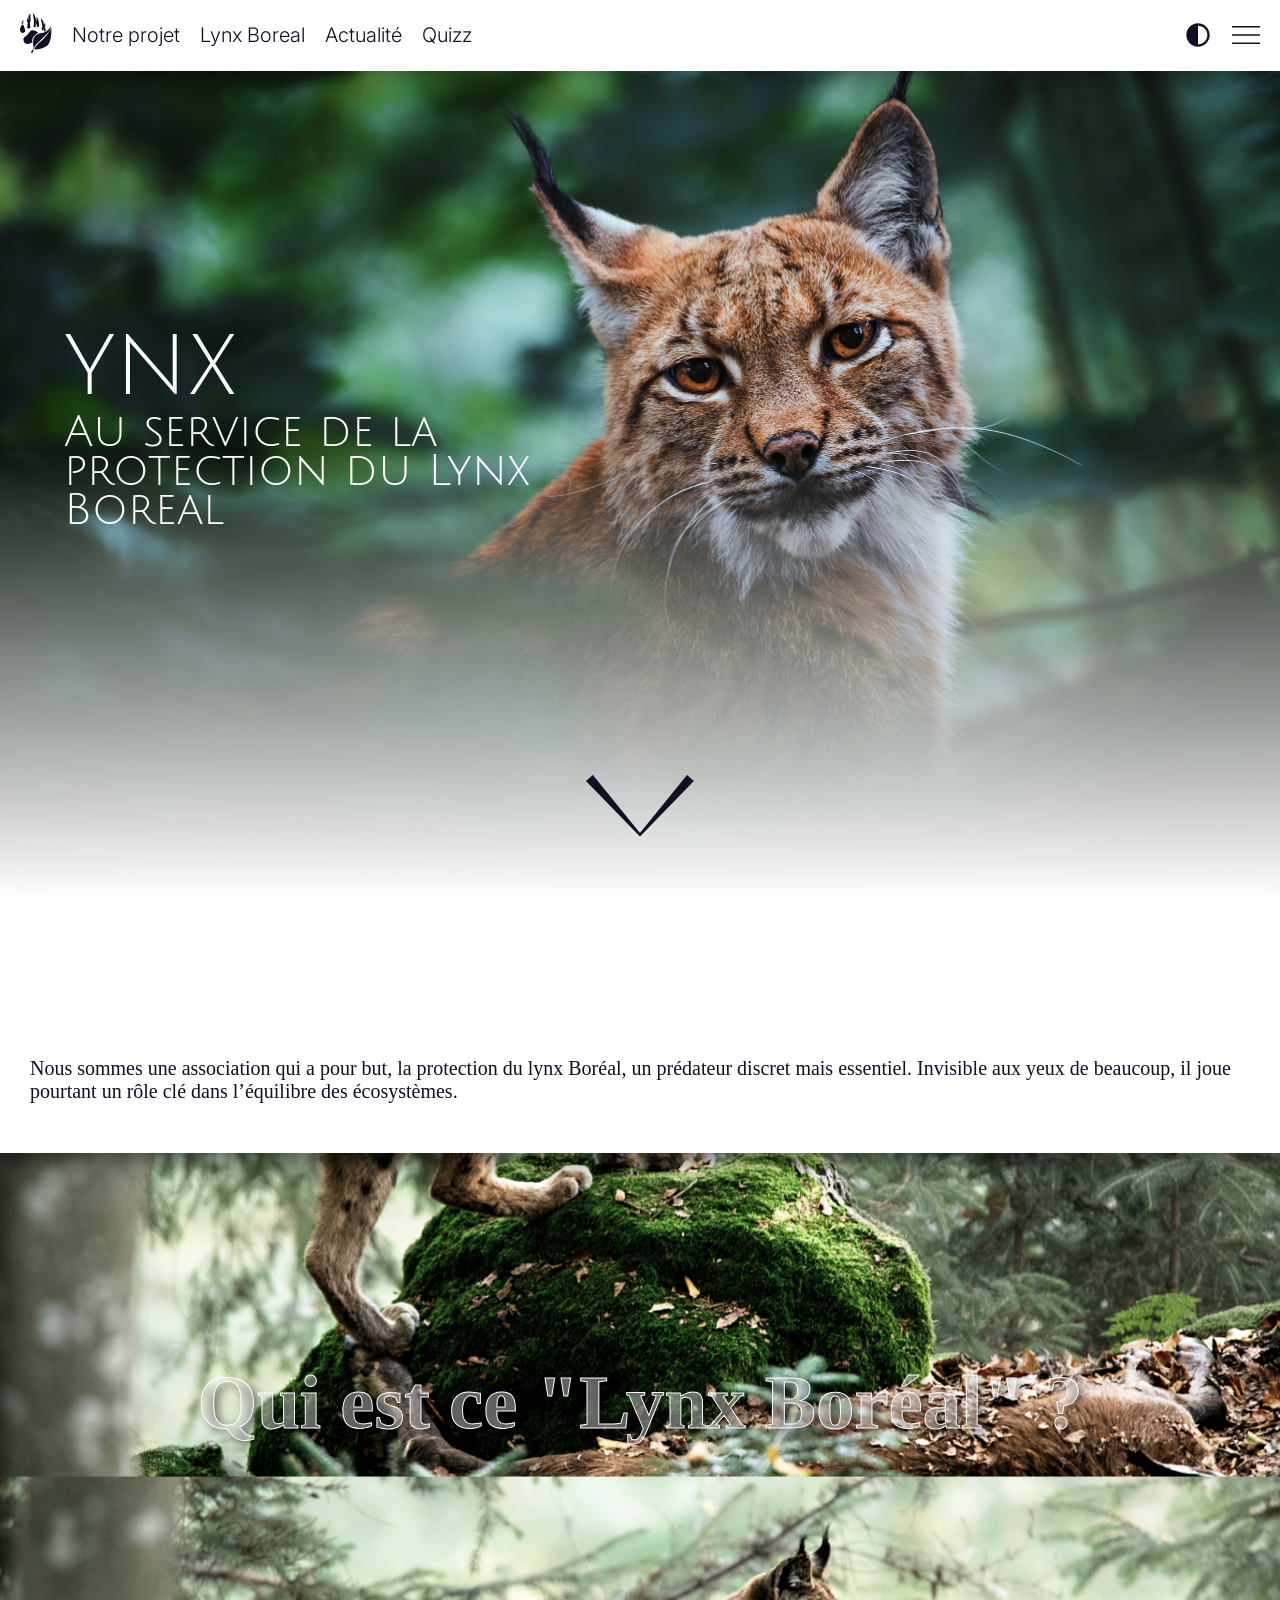
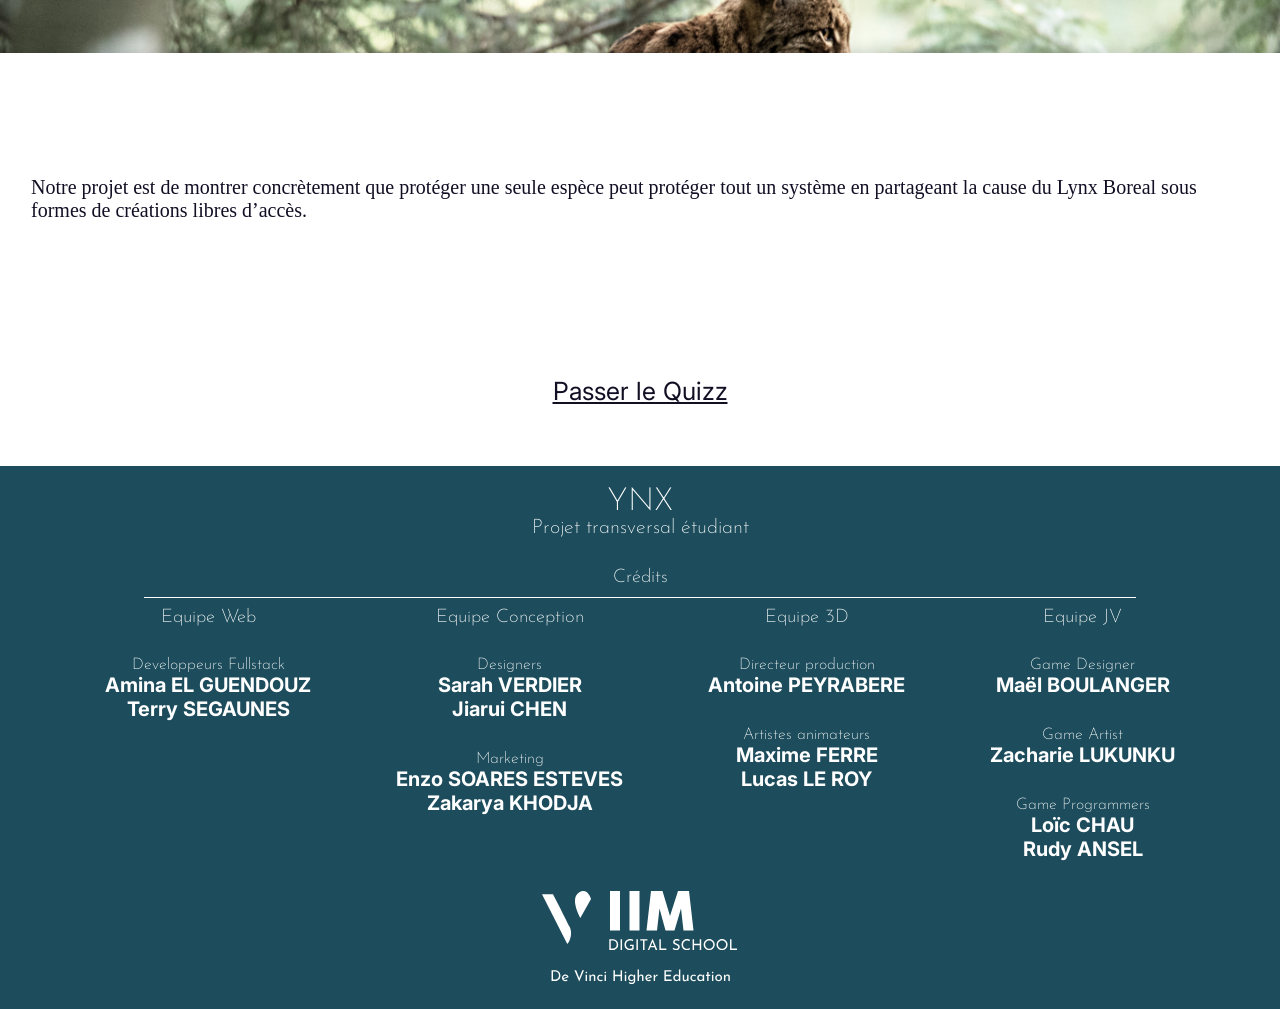
==== commit e7c2b8b6: "fix : faute d'orthographe" ====
--- a/index.html
+++ b/index.html
@@ -7,6 +7,7 @@
     <meta name="description" content="Au service de la protection du Lynx Boreal">
     <title>YNX</title>
     <link rel="stylesheet" href="style.css">
+    <link rel="icon" href="./Source/logo.svg"/>
     <script defer src="darkTheme.js"></script>
     <script defer src="downArrow.js"></script>
     <script defer src="hamburgerMenu.js"></script>
@@ -121,7 +122,7 @@
                 <h4>Game Artist</h4>
                 <h5>Zacharie LUKUNKU</h5>
                 <h4>Game Programmers</h4>
-                <h5>Loïc ZHOU</h5>
+                <h5>Loïc CHAU</h5>
                 <h5>Rudy ANSEL</h5>
             </div>
         </div>
--- a/style.css
+++ b/style.css
@@ -553,111 +553,7 @@
     align-items: end;
 }
 
-/* SECTION QUIZZ */
-#quiz-container{
-    width: 80%;
-    margin: auto;
-    text-align: center;
-}
-
-.answer-btn{
-    width: 100%;
-    padding: 15px;
-    margin: 10px 0;
-    background-color: #10232B;
-    color: white;
-    border: 1px solid #3B5F6A;
-    cursor: pointer;
-    transition: 0.3s;
-}
-
-.answer-btn:hover{
-    background-color: #1D4D5C;
-}
-
-.correct{
-    background-color: green;
-}
-
-.wrong{
-    background-color: darkred;
-}
-#quiz-container{
-    width: 70%;
-    margin: auto;
-    text-align: center;
-    padding-top: 150px;
-}
-
-#answers{
-    display: flex;
-    flex-direction: column;
-    gap: 20px;
-    margin-top: 40px;
-}
-
-.answer-btn{
-    padding: 15px;
-    font-size: 18px;
-    border: 1px solid white;
-    background-color: #10232B;
-    color: white;
-    cursor: pointer;
-    transition: 0.3s;
-}
-
-.answer-btn:hover{
-    background-color: #1D4D5C;
-}
-
-.answer-btn:hover.correct{
-    background-color: #1e5c1d;
-}
-
-.answer-btn:hover.wrong{
-    background-color: #5c1d1d;
-}
-
-#next-btn{
-    margin-top: 30px;
-    padding: 15px 25px;
-    cursor: pointer;
-}
-
-#start-screen{
-    padding-top: 200px;
-}
-
-#quiz-content{
-    display: none;
-}
-
-#start-btn{
-    margin-top: 30px;
-    padding: 15px 40px;
-    font-size: 18px;
-    background-color: #1D4D5C;
-    color: white;
-    border: 1px solid white;
-    cursor: pointer;
-    transition: 0.3s;
-}
-
-#start-btn:hover{
-    background-color: #2E6A7C;
-}
-
-.correct{
-    background-color: green;
-}
-
-.wrong{
-    background-color: darkred;
-}
-
-/* ========================= */
 /*   SECTION NOTRE PROJET    */
-/* ========================= */
 
 .hero-project{
     position: relative;
@@ -684,7 +580,6 @@
 }
 
 
-
 #lynx_title_presentation{
 
     position: absolute;
@@ -782,18 +677,16 @@
 
 .project-image img{
 
-    width: 100%;
-
     height: 500px;
-
-    object-fit: cover;
+    max-width: 100%;
+
+    object-fit: contain;
 
     border-radius: 25px;
 
     transition: 0.4s;
 
     box-shadow: 0 10px 30px #00000060;
-
 }
 
 
@@ -954,4 +847,126 @@
     display: flex;
     align-items: center;
     justify-content: space-evenly;
+}
+/* SECTION QUIZ */
+
+.quiz-hero{
+    position: relative;
+    width: 100%;
+    height: 100vh;
+    overflow: hidden;
+}
+
+.quiz-hero img{
+    width: 100%;
+    height: 100%;
+    object-fit: cover;
+    filter: brightness(0.4);
+}
+
+.quiz-overlay{
+    position: absolute;
+    top: 55%;
+    left: 5%;
+    transform: translateY(-50%);
+    z-index: 2;
+}
+
+.quiz-overlay h1{
+    font-family: "Julius Sans One";
+    font-size: 90px;
+    font-weight: 100;
+    color: white;
+    margin-bottom: 20px;
+}
+
+.quiz-overlay p{
+    font-family: "Inter";
+    font-size: 22px;
+    color: white;
+    margin-bottom: 40px;
+}
+
+#start-btn{
+    padding: 18px 45px;
+    background-color: #1D4D5C;
+    color: white;
+    border: none;
+    font-size: 18px;
+    cursor: pointer;
+    transition: 0.3s;
+}
+
+#start-btn:hover{
+    background-color: #2E6A7C;
+}
+
+#quiz-content{
+    display: none;
+    width: 70%;
+    margin: auto;
+    padding-top: 120px;
+    text-align: center;
+}
+
+#question{
+    font-family: "Cormorant Upright";
+    font-size: 45px;
+    margin-bottom: 50px;
+}
+
+#answers{
+    display: flex;
+    flex-direction: column;
+    gap: 20px;
+}
+
+.answer-btn{
+    padding: 20px;
+    font-size: 20px;
+    background-color: #10232B;
+    border: 1px solid white;
+    color: white;
+    cursor: pointer;
+    transition: 0.3s;
+}
+
+.answer-btn:hover{
+    background-color: #1D4D5C;
+}
+
+.correct{
+    background-color: #1d5c2e !important;
+}
+
+.wrong{
+    background-color: #5c1d1d !important;
+}
+
+#next-btn{
+    margin-top: 40px;
+    padding: 15px 35px;
+    background-color: white;
+    border: none;
+    cursor: pointer;
+    font-size: 18px;
+}
+
+@media (max-width: 900px){
+
+    .quiz-overlay h1{
+        font-size: 55px;
+    }
+
+    .quiz-overlay p{
+        font-size: 18px;
+    }
+
+    #quiz-content{
+        width: 90%;
+    }
+
+    #question{
+        font-size: 32px;
+    }
 }
